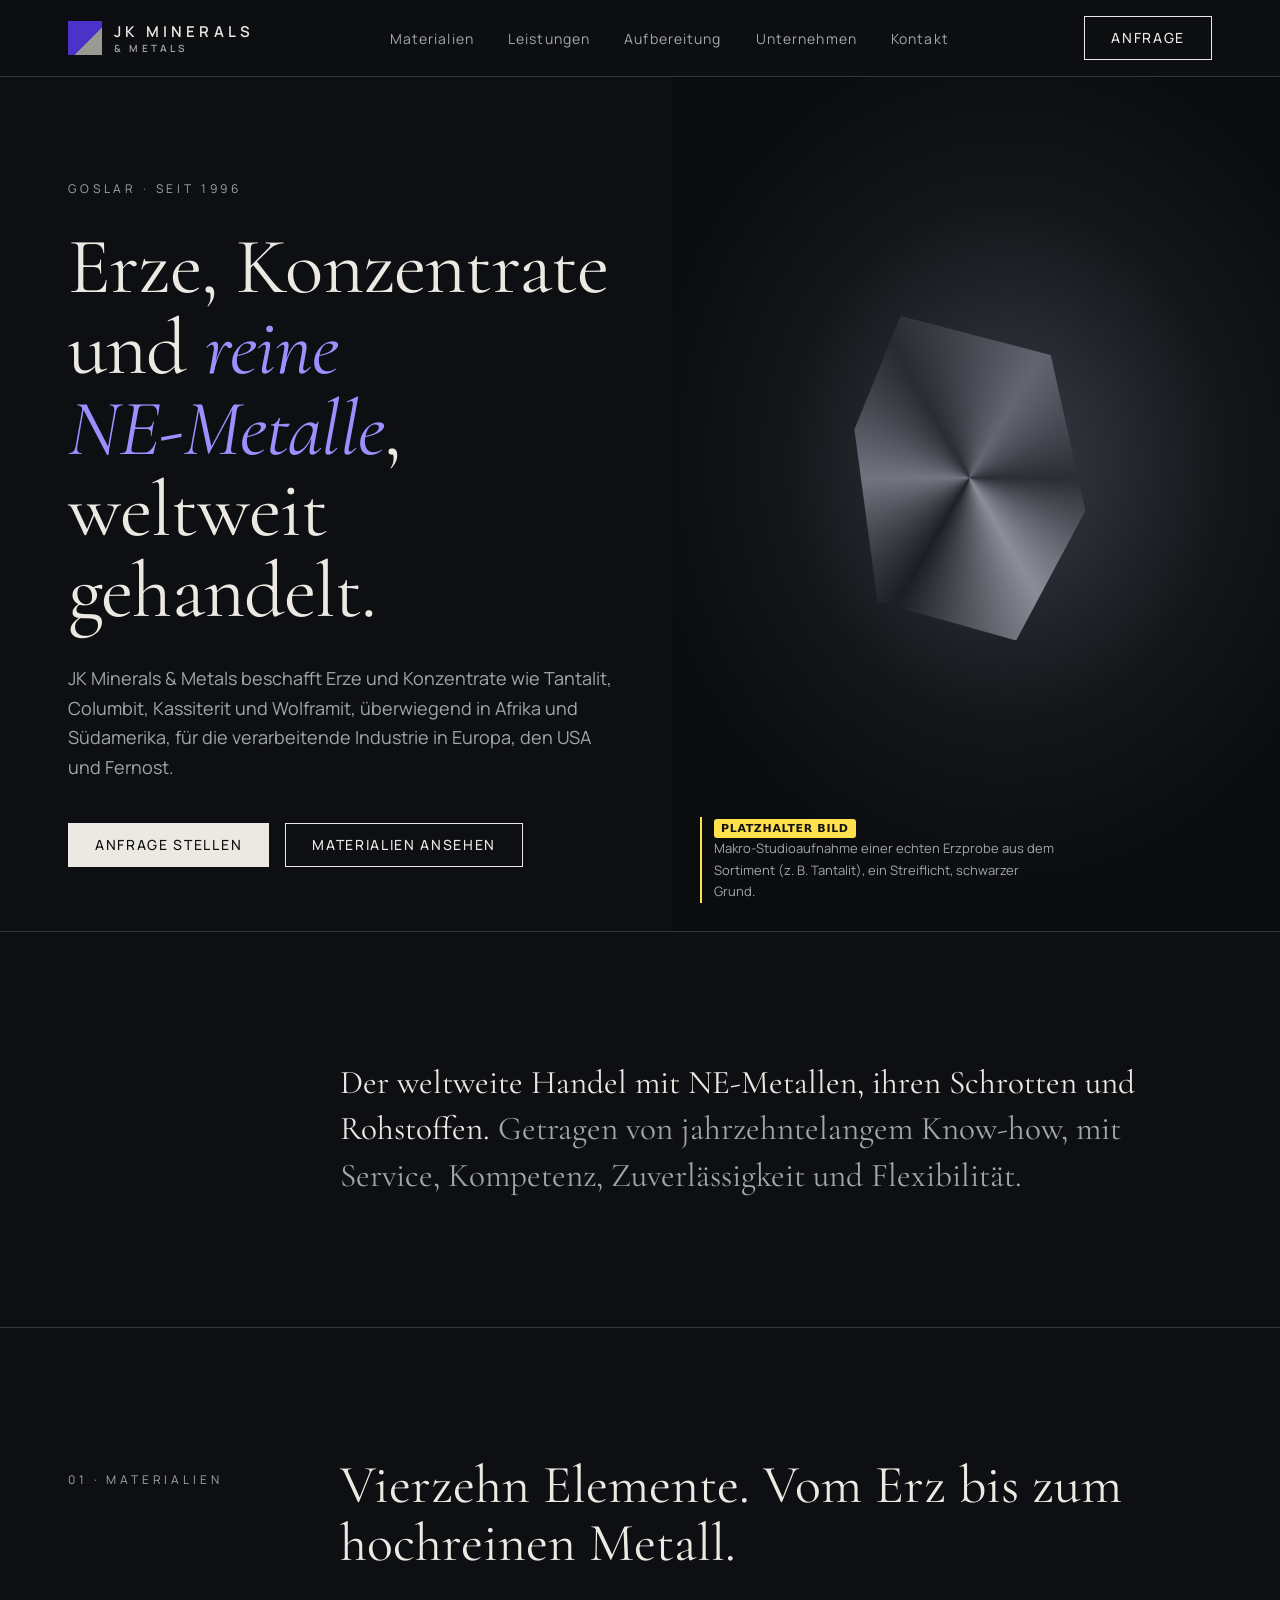
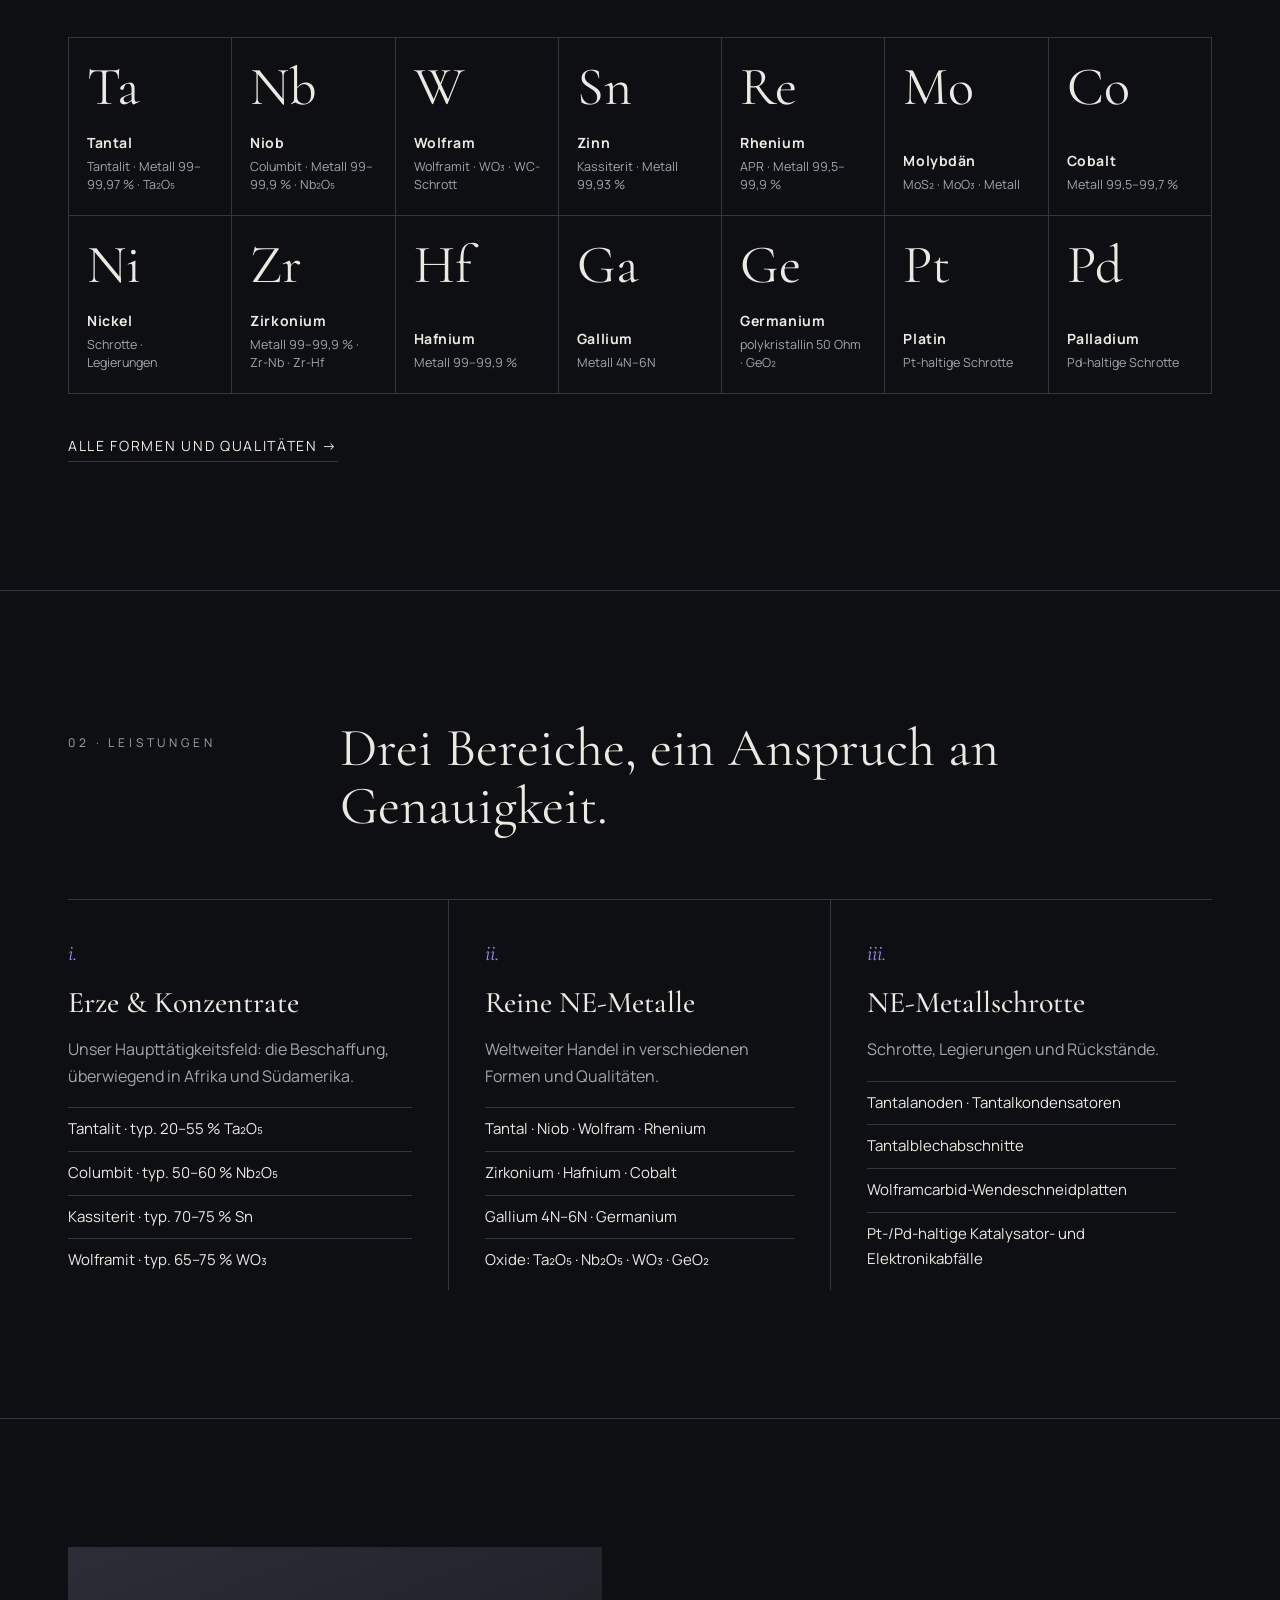
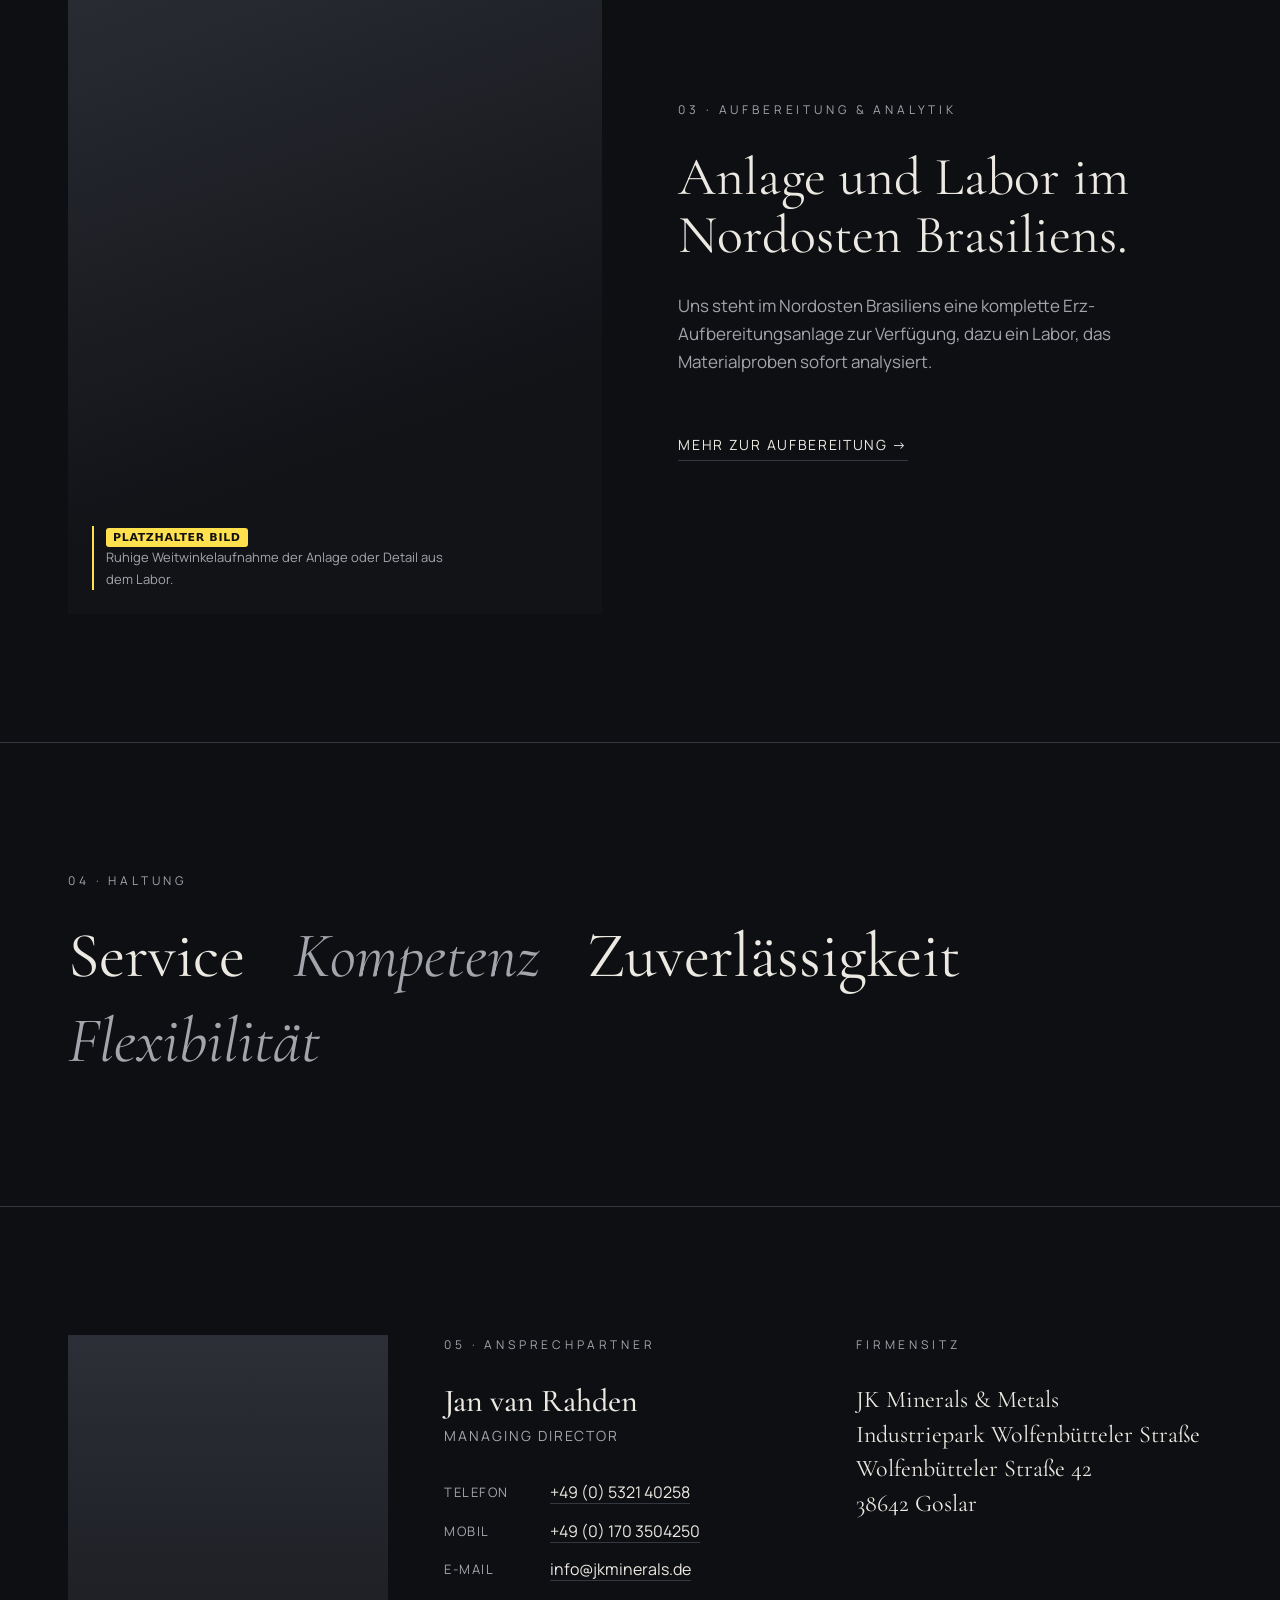
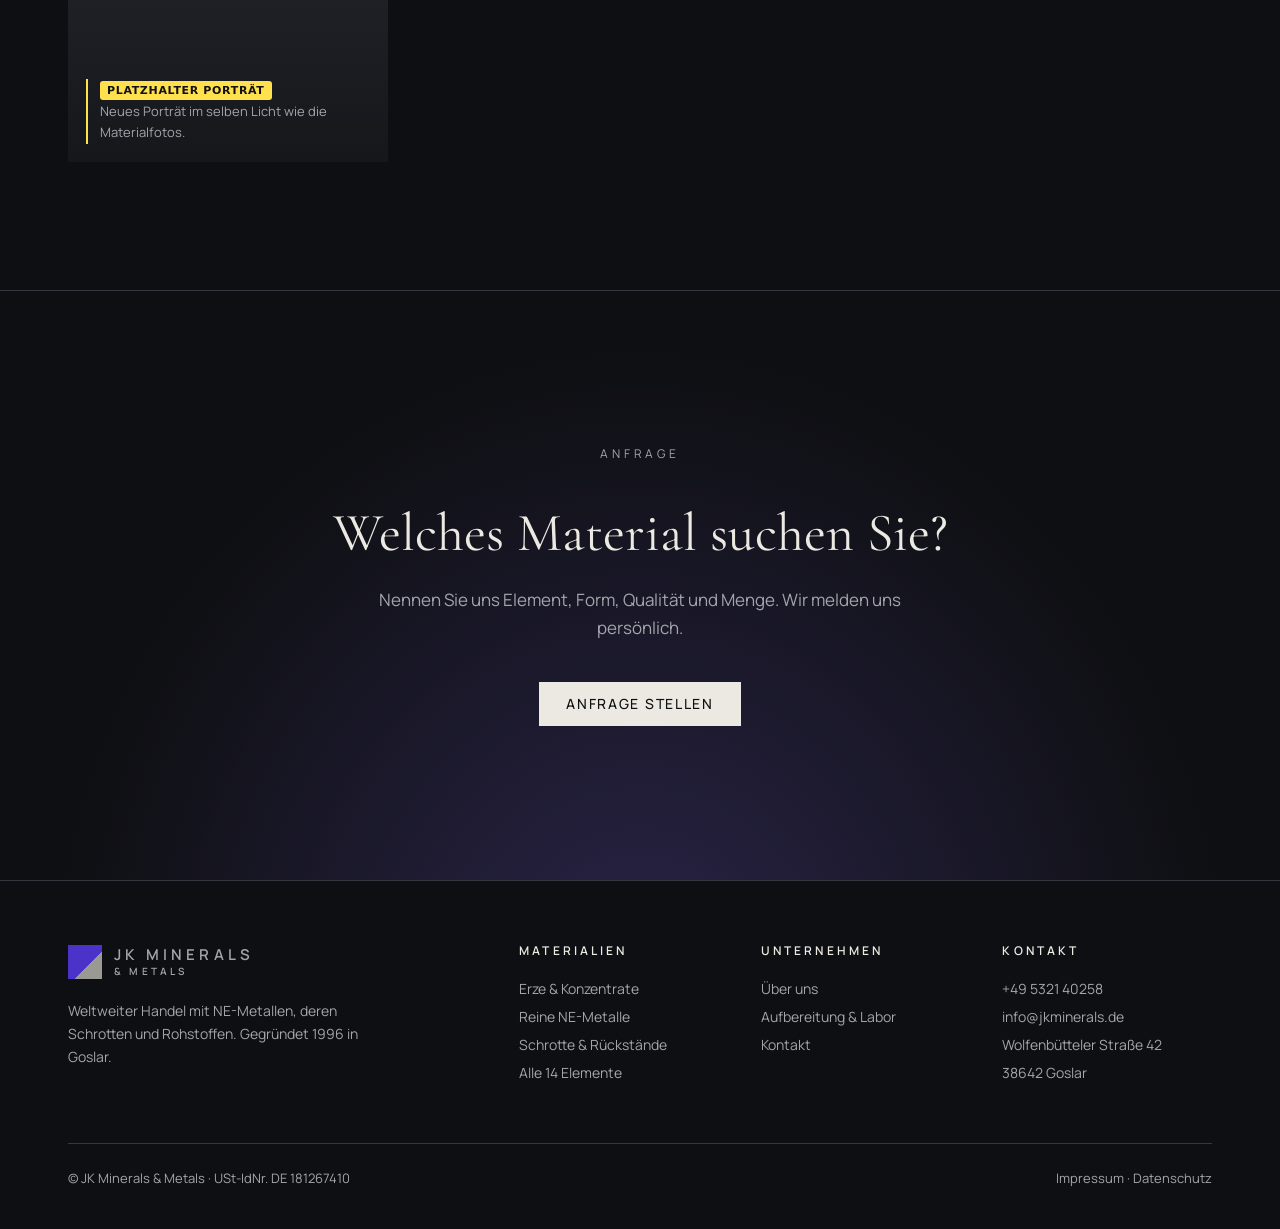
==== index.html @ ad988bbc "Website-Neuentwurf in der Richtung „Mineralische Premium-Marke“ Statische, responsive Website für JK" ====
<!doctype html>
<html lang="de">
<head>
<meta charset="utf-8">
<meta name="viewport" content="width=device-width, initial-scale=1">
<title>JK Minerals & Metals – Erze, Konzentrate und NE-Metalle aus Goslar</title>
<meta name="description" content="JK Minerals & Metals, Goslar: weltweiter Handel mit Erzen und Konzentraten, reinen NE-Metallen und NE-Metallschrotten. Gegründet 1996.">
<meta name="theme-color" content="#0E0F12">
<link rel="icon" href="data:image/svg+xml,%3Csvg xmlns='http://www.w3.org/2000/svg' viewBox='0 0 32 32'%3E%3Cpath fill='%234B32C8' d='M0 0h32v32H0z'/%3E%3Cpath fill='%239A9A92' d='M19 0h13v32H8z'/%3E%3C/svg%3E">
<link rel="preconnect" href="https://fonts.googleapis.com">
<link rel="preconnect" href="https://fonts.gstatic.com" crossorigin>
<link rel="stylesheet" href="https://fonts.googleapis.com/css2?family=Cormorant+Garamond:ital,wght@0,400;0,500;1,400&family=Manrope:wght@400;500;600;700&display=swap">
<link rel="stylesheet" href="assets/css/style.css">
</head>
<body>
<a class="skip" href="#main">Zum Inhalt springen</a>
<header class="site">
  <div class="wrap hd">
    <a class="logo" href="index.html" aria-label="JK Minerals &amp; Metals – Startseite"><i class="mark" aria-hidden="true"></i><span>JK MINERALS<small>&amp; METALS</small></span></a>
    <nav class="desk" aria-label="Hauptnavigation"><ul>
      <li><a href="materialien.html">Materialien</a></li>
      <li><a href="leistungen.html">Leistungen</a></li>
      <li><a href="aufbereitung.html">Aufbereitung</a></li>
      <li><a href="unternehmen.html">Unternehmen</a></li>
      <li><a href="kontakt.html">Kontakt</a></li>
    </ul></nav>
    <div class="hd-r">
      <a class="btn" href="kontakt.html#anfrage">Anfrage</a>
      <details class="mob"><summary>Menü</summary><nav class="panel" aria-label="Hauptnavigation mobil">
        <a class="nav" href="index.html" aria-current="page">Start</a><a class="nav" href="materialien.html">Materialien</a><a class="nav" href="leistungen.html">Leistungen</a><a class="nav" href="aufbereitung.html">Aufbereitung</a><a class="nav" href="unternehmen.html">Unternehmen</a><a class="nav" href="kontakt.html">Kontakt</a>
        <a class="btn solid" href="kontakt.html#anfrage">Anfrage stellen</a>
        <a class="tel" href="tel:+49532140258">Telefon +49 5321 40258</a>
      </nav></details>
    </div>
  </div>
</header>
<main id="main">
  <div class="hero">
    <div class="hero-txt">
      <p class="eyebrow">Goslar · Seit 1996</p>
      <h1>Erze, Konzentrate und <em>reine NE&#8209;Metalle</em>, weltweit gehandelt.</h1>
      <p class="lead">JK Minerals &amp; Metals beschafft Erze und Konzentrate wie Tantalit, Columbit, Kassiterit und Wolframit, überwiegend in Afrika und Südamerika, für die verarbeitende Industrie in Europa, den USA und Fernost.</p>
      <div class="cta-row"><a class="btn solid" href="kontakt.html#anfrage">Anfrage stellen</a><a class="btn" href="materialien.html">Materialien ansehen</a></div>
    </div>
    <div class="hero-img" role="img" aria-label="Bildfläche für ein Makrofoto einer Erzprobe">
      <p class="imgnote"><span class="ph-tag">Platzhalter Bild</span><br>Makro-Studioaufnahme einer echten Erzprobe aus dem Sortiment (z. B. Tantalit), ein Streiflicht, schwarzer Grund.</p>
    </div>
  </div>

  <section class="statement" aria-label="Kurzprofil">
    <div class="wrap">
      <p>Der weltweite Handel mit NE-Metallen, ihren Schrotten und Rohstoffen. <span>Getragen von jahrzehntelangem Know-how, mit Service, Kompetenz, Zuverlässigkeit und Flexibilität.</span></p>
    </div>
  </section>

  <section aria-labelledby="h-mat">
    <div class="wrap">
      <div class="sec-h"><span class="num">01 · Materialien</span><h2 id="h-mat">Vierzehn Elemente. Vom Erz bis zum hochreinen Metall.</h2></div>
      <div class="elements">
        <a class="el" href="materialien.html#tantal"><span class="sym" aria-hidden="true">Ta</span><span class="nm">Tantal</span><span class="sp">Tantalit · Metall 99–99,97 % · Ta₂O₅</span></a>
        <a class="el" href="materialien.html#niob"><span class="sym" aria-hidden="true">Nb</span><span class="nm">Niob</span><span class="sp">Columbit · Metall 99–99,9 % · Nb₂O₅</span></a>
        <a class="el" href="materialien.html#wolfram"><span class="sym" aria-hidden="true">W</span><span class="nm">Wolfram</span><span class="sp">Wolframit · WO₃ · WC-Schrott</span></a>
        <a class="el" href="materialien.html#zinn"><span class="sym" aria-hidden="true">Sn</span><span class="nm">Zinn</span><span class="sp">Kassiterit · Metall 99,93 %</span></a>
        <a class="el" href="materialien.html#rhenium"><span class="sym" aria-hidden="true">Re</span><span class="nm">Rhenium</span><span class="sp">APR · Metall 99,5–99,9 %</span></a>
        <a class="el" href="materialien.html#molybdaen"><span class="sym" aria-hidden="true">Mo</span><span class="nm">Molybdän</span><span class="sp">MoS₂ · MoO₃ · Metall</span></a>
        <a class="el" href="materialien.html#cobalt"><span class="sym" aria-hidden="true">Co</span><span class="nm">Cobalt</span><span class="sp">Metall 99,5–99,7 %</span></a>
        <a class="el" href="materialien.html#nickel"><span class="sym" aria-hidden="true">Ni</span><span class="nm">Nickel</span><span class="sp">Schrotte · Legierungen</span></a>
        <a class="el" href="materialien.html#zirkonium"><span class="sym" aria-hidden="true">Zr</span><span class="nm">Zirkonium</span><span class="sp">Metall 99–99,9 % · Zr-Nb · Zr-Hf</span></a>
        <a class="el" href="materialien.html#hafnium"><span class="sym" aria-hidden="true">Hf</span><span class="nm">Hafnium</span><span class="sp">Metall 99–99,9 %</span></a>
        <a class="el" href="materialien.html#gallium"><span class="sym" aria-hidden="true">Ga</span><span class="nm">Gallium</span><span class="sp">Metall 4N–6N</span></a>
        <a class="el" href="materialien.html#germanium"><span class="sym" aria-hidden="true">Ge</span><span class="nm">Germanium</span><span class="sp">polykristallin 50 Ohm · GeO₂</span></a>
        <a class="el" href="materialien.html#platin"><span class="sym" aria-hidden="true">Pt</span><span class="nm">Platin</span><span class="sp">Pt-haltige Schrotte</span></a>
        <a class="el" href="materialien.html#palladium"><span class="sym" aria-hidden="true">Pd</span><span class="nm">Palladium</span><span class="sp">Pd-haltige Schrotte</span></a>
      </div>
      <a class="more" href="materialien.html">Alle Formen und Qualitäten →</a>
    </div>
  </section>

  <section aria-labelledby="h-svc">
    <div class="wrap">
      <div class="sec-h"><span class="num">02 · Leistungen</span><h2 id="h-svc">Drei Bereiche, ein Anspruch an Genauigkeit.</h2></div>
      <div class="svc">
        <article><span class="n">i.</span><h3><a href="leistungen.html#erze">Erze &amp; Konzentrate</a></h3><p>Unser Haupttätigkeitsfeld: die Beschaffung, überwiegend in Afrika und Südamerika.</p>
          <ul><li>Tantalit · typ. 20–55 % Ta₂O₅</li><li>Columbit · typ. 50–60 % Nb₂O₅</li><li>Kassiterit · typ. 70–75 % Sn</li><li>Wolframit · typ. 65–75 % WO₃</li></ul></article>
        <article><span class="n">ii.</span><h3><a href="leistungen.html#metalle">Reine NE-Metalle</a></h3><p>Weltweiter Handel in verschiedenen Formen und Qualitäten.</p>
          <ul><li>Tantal · Niob · Wolfram · Rhenium</li><li>Zirkonium · Hafnium · Cobalt</li><li>Gallium 4N–6N · Germanium</li><li>Oxide: Ta₂O₅ · Nb₂O₅ · WO₃ · GeO₂</li></ul></article>
        <article><span class="n">iii.</span><h3><a href="leistungen.html#schrotte">NE-Metallschrotte</a></h3><p>Schrotte, Legierungen und Rückstände.</p>
          <ul><li>Tantalanoden · Tantalkondensatoren</li><li>Tantalblechabschnitte</li><li>Wolframcarbid-Wendeschneidplatten</li><li>Pt-/Pd-haltige Katalysator- und Elektronikabfälle</li></ul></article>
      </div>
    </div>
  </section>

  <section aria-labelledby="h-br">
    <div class="wrap split">
      <div class="img-ph" role="img" aria-label="Bildfläche für ein Foto der Aufbereitungsanlage in Brasilien"><p class="imgnote"><span class="ph-tag">Platzhalter Bild</span><br>Ruhige Weitwinkelaufnahme der Anlage oder Detail aus dem Labor.</p></div>
      <div>
        <p class="eyebrow">03 · Aufbereitung &amp; Analytik</p>
        <h2 id="h-br">Anlage und Labor im Nordosten Brasiliens.</h2>
        <p>Uns steht im Nordosten Brasiliens eine komplette Erz-Aufbereitungsanlage zur Verfügung, dazu ein Labor, das Materialproben sofort analysiert.</p>
        <a class="more" href="aufbereitung.html">Mehr zur Aufbereitung →</a>
      </div>
    </div>
  </section>

  <section aria-labelledby="h-val">
    <div class="wrap">
      <p class="eyebrow" id="h-val">04 · Haltung</p>
      <ul class="values"><li>Service</li><li>Kompetenz</li><li>Zuverlässigkeit</li><li>Flexibilität</li></ul>
    </div>
  </section>

  <section aria-labelledby="h-ct">
    <div class="wrap contact">
      <div class="portrait" role="img" aria-label="Bildfläche für ein Porträt von Jan van Rahden"><p class="imgnote"><span class="ph-tag">Platzhalter Porträt</span><br>Neues Porträt im selben Licht wie die Materialfotos.</p></div>
      <div>
        <p class="eyebrow">05 · Ansprechpartner</p>
        <h3 id="h-ct">Jan van Rahden</h3>
        <p class="role">Managing Director</p>
        <dl class="kv">
          <dt>Telefon</dt><dd><a href="tel:+49532140258">+49 (0) 5321 40258</a></dd>
          <dt>Mobil</dt><dd><a href="tel:+491703504250">+49 (0) 170 3504250</a></dd>
          <dt>E-Mail</dt><dd><a href="mailto:info@jkminerals.de">info@jkminerals.de</a></dd>
        </dl>
      </div>
      <div>
        <p class="eyebrow">Firmensitz</p>
        <address>JK Minerals &amp; Metals<br>Industriepark Wolfenbütteler Straße<br>Wolfenbütteler Straße 42<br>38642 Goslar</address>
      </div>
    </div>
  </section>

  <div class="cta">
    <div class="wrap">
      <p class="eyebrow">Anfrage</p>
      <h2>Welches Material suchen Sie?</h2>
      <p>Nennen Sie uns Element, Form, Qualität und Menge. Wir melden uns persönlich.</p>
      <a class="btn solid" href="kontakt.html#anfrage">Anfrage stellen</a>
    </div>
  </div>
</main>
<footer class="site">
  <div class="wrap">
    <div class="ft">
      <div><a class="logo" href="index.html" aria-label="JK Minerals &amp; Metals – Startseite"><i class="mark" aria-hidden="true"></i><span>JK MINERALS<small>&amp; METALS</small></span></a><p style="max-width:300px;margin-top:20px">Weltweiter Handel mit NE-Metallen, deren Schrotten und Rohstoffen. Gegründet 1996 in Goslar.</p></div>
      <div><h2>Materialien</h2><ul><li><a href="leistungen.html#erze">Erze &amp; Konzentrate</a></li><li><a href="leistungen.html#metalle">Reine NE-Metalle</a></li><li><a href="leistungen.html#schrotte">Schrotte &amp; Rückstände</a></li><li><a href="materialien.html">Alle 14 Elemente</a></li></ul></div>
      <div><h2>Unternehmen</h2><ul><li><a href="unternehmen.html">Über uns</a></li><li><a href="aufbereitung.html">Aufbereitung &amp; Labor</a></li><li><a href="kontakt.html">Kontakt</a></li></ul></div>
      <div><h2>Kontakt</h2><ul><li><a href="tel:+49532140258">+49 5321 40258</a></li><li><a href="mailto:info@jkminerals.de">info@jkminerals.de</a></li><li>Wolfenbütteler Straße 42<br>38642 Goslar</li></ul></div>
    </div>
    <div class="legal"><span>© JK Minerals &amp; Metals · USt-IdNr. DE 181267410</span><span><a href="impressum.html">Impressum</a> · <a href="datenschutz.html">Datenschutz</a></span></div>
  </div>
</footer>
<script src="assets/js/main.js" defer></script>
</body>
</html>
---- assets/css/style.css ----
/* JK Minerals & Metals – Designrichtung „Mineralische Premium-Marke“ */
:root{
  --ink:#0E0F12; --graphit:#17191E; --schiefer:#262931; --linie:#34373F;
  --platin:#ECE9E2; --silber:#A3A5AC; --violett:#9C90FF; --violett-tief:#4B32C8;
  --serif:"Cormorant Garamond",Georgia,serif; --sans:Manrope,system-ui,-apple-system,"Segoe UI",sans-serif;
  --header:76px;
}
*{box-sizing:border-box}
html{scroll-behavior:smooth;-webkit-text-size-adjust:100%}
@media (prefers-reduced-motion:reduce){html{scroll-behavior:auto}*{transition:none!important}}
body{margin:0;background:var(--ink);color:var(--platin);font:400 17px/1.65 var(--sans)}
a{color:inherit}
img{max-width:100%;height:auto}
:focus-visible{outline:2px solid var(--violett);outline-offset:3px}
.skip{position:absolute;left:-999px;top:0}
.skip:focus{left:16px;top:16px;background:#fff;color:#000;padding:8px 12px;z-index:99}
.sr-only{position:absolute;width:1px;height:1px;overflow:hidden;clip:rect(0 0 0 0);white-space:nowrap}
.wrap{max-width:1240px;margin:0 auto;padding:0 clamp(16px,4vw,48px)}

/* Markierung fehlender Inhalte – vor dem Livegang entfernen (Klasse .ph-tag suchen) */
.ph-tag{display:inline-block;background:#FFE14D;color:#111;font:700 11px/1.2 system-ui,sans-serif;letter-spacing:.06em;text-transform:uppercase;padding:3px 7px;border-radius:3px;vertical-align:middle}
.ph-tag.q{background:#FF8FB8}
.imgnote{position:relative;font-size:13px;color:var(--silber);max-width:360px;border-left:2px solid #FFE14D;padding-left:12px;margin:0}

/* Header */
header.site{position:sticky;top:0;z-index:20;background:rgba(14,15,18,.94);backdrop-filter:blur(8px);-webkit-backdrop-filter:blur(8px);border-bottom:1px solid var(--linie)}
.hd{display:flex;align-items:center;justify-content:space-between;height:var(--header);gap:24px}
.logo{display:flex;align-items:center;gap:12px;text-decoration:none}
.logo .mark{width:34px;height:34px;flex:0 0 34px;background:linear-gradient(135deg,var(--violett-tief) 0 60%,#9A9A92 60%)}
.logo span{font:600 15px/1 var(--sans);letter-spacing:.28em;white-space:nowrap}
.logo small{display:block;font-size:10px;letter-spacing:.32em;color:var(--silber);margin-top:4px}
nav.desk ul{display:flex;gap:34px;list-style:none;margin:0;padding:0}
nav.desk a{text-decoration:none;font-size:14px;letter-spacing:.08em;color:var(--silber);padding:6px 0;border-bottom:1px solid transparent}
nav.desk a:hover,nav.desk a[aria-current="page"]{color:var(--platin)}
nav.desk a[aria-current="page"]{border-color:var(--violett)}
.hd-r{display:flex;align-items:center;gap:22px}
.btn{display:inline-flex;align-items:center;justify-content:center;gap:10px;padding:14px 26px;border:1px solid var(--platin);color:var(--platin);background:transparent;text-decoration:none;font:500 14px/1 var(--sans);letter-spacing:.12em;text-transform:uppercase;transition:.2s;cursor:pointer;white-space:nowrap}
.btn:hover{background:var(--platin);color:var(--ink)}
.btn.solid{background:var(--platin);color:var(--ink)}
.btn.solid:hover{background:transparent;color:var(--platin)}
details.mob{display:none}
details.mob summary{list-style:none;cursor:pointer;font-size:13px;letter-spacing:.2em;text-transform:uppercase;padding:12px 4px;min-height:44px;display:flex;align-items:center}
details.mob summary::-webkit-details-marker{display:none}
details.mob[open] summary::after{content:" ✕";margin-left:6px}
details.mob .panel{position:fixed;inset:var(--header) 0 0 0;background:var(--ink);padding:24px 20px 40px;overflow-y:auto}
details.mob .panel a.nav{display:block;font:500 34px/1.5 var(--serif);text-decoration:none;border-bottom:1px solid var(--linie);padding:8px 0}
details.mob .panel a.nav[aria-current="page"]{color:var(--violett)}
details.mob .panel .btn{width:100%;margin-top:28px}
details.mob .panel .tel{display:block;margin-top:20px;color:var(--silber);font-size:15px}

/* Typo */
.eyebrow{font-size:12px;letter-spacing:.32em;text-transform:uppercase;color:var(--silber);margin:0 0 28px}
h1{font:400 clamp(44px,6.2vw,92px)/1.02 var(--serif);margin:0 0 32px;letter-spacing:-.01em}
h1 em,h2 em{font-style:italic;color:var(--violett)}
h2{font:400 clamp(34px,4.2vw,58px)/1.08 var(--serif);margin:0;max-width:820px}
h3{font-weight:500}
.lead{max-width:560px;color:var(--silber);font-size:18px;margin:0 0 40px}
.cta-row{display:flex;gap:16px;flex-wrap:wrap}

/* Startseite: Hero */
.hero{display:grid;grid-template-columns:1.05fr .95fr;min-height:calc(100vh - var(--header));border-bottom:1px solid var(--linie)}
.hero-txt{padding:clamp(48px,8vw,120px) clamp(16px,4vw,64px) 64px max(clamp(16px,4vw,48px),calc((100vw - 1240px)/2 + 48px));display:flex;flex-direction:column;justify-content:center}
.hero-img{position:relative;background:radial-gradient(ellipse 60% 50% at 55% 45%,#3a3d48 0,#15161a 60%,#0b0c0e 100%);display:flex;align-items:flex-end;padding:28px;min-height:420px;overflow:hidden}
.hero-img::before{content:"";position:absolute;left:30%;top:28%;width:38%;height:38%;background:conic-gradient(from 30deg,#6c6f7a,#2a2c33,#9c9fab,#1c1d22,#80838f,#2a2c33,#6c6f7a);clip-path:polygon(20% 0,85% 12%,100% 60%,70% 100%,10% 88%,0 35%);opacity:.85}

/* Unterseiten: Kopf */
.page-hero{padding:clamp(64px,9vw,128px) 0 clamp(48px,6vw,80px);border-bottom:1px solid var(--linie);background:radial-gradient(ellipse 50% 80% at 85% 0,#22232b 0,var(--ink) 70%)}
.page-hero h1{font-size:clamp(42px,5.4vw,80px);max-width:900px}
.page-hero .lead{margin-bottom:0;max-width:680px}
.crumb{font-size:13px;color:var(--silber);margin:0 0 24px;letter-spacing:.06em}
.crumb a{text-decoration:none}
.crumb a:hover{color:var(--platin)}

/* Abschnitte */
section{padding:clamp(72px,10vw,140px) 0;border-bottom:1px solid var(--linie)}
section.tight{padding:clamp(56px,7vw,96px) 0}
.sec-h{display:grid;grid-template-columns:240px 1fr;gap:32px;margin-bottom:64px}
.sec-h .num{font-size:12px;letter-spacing:.32em;color:var(--silber);text-transform:uppercase;padding-top:14px}
.sec-h p{grid-column:2;color:var(--silber);max-width:640px;margin:0}
.statement p{font:400 clamp(24px,2.6vw,36px)/1.4 var(--serif);max-width:980px;margin:0 0 0 272px}
.statement p span{color:var(--silber)}
.more{display:inline-block;margin-top:40px;font-size:14px;letter-spacing:.12em;text-transform:uppercase;text-decoration:none;border-bottom:1px solid var(--linie);padding-bottom:4px}
.more:hover{border-color:var(--platin)}

/* Material-Index */
.elements{display:grid;grid-template-columns:repeat(7,1fr);border-top:1px solid var(--linie);border-left:1px solid var(--linie)}
.el{border-right:1px solid var(--linie);border-bottom:1px solid var(--linie);padding:22px 18px 20px;min-height:178px;display:flex;flex-direction:column;text-decoration:none;transition:background .25s}
.el:hover{background:var(--graphit)}
.el .sym{font:400 54px/1 var(--serif);margin-bottom:auto}
.el .nm{font-size:14px;font-weight:700;letter-spacing:.04em;margin-top:16px}
.el .sp{font-size:12.5px;color:var(--silber);line-height:1.45;margin-top:4px}
.el-note{margin-top:20px;font-size:14px;color:var(--silber)}
.elements.compact .el{min-height:110px;padding:16px}
.elements.compact .el .sym{font-size:40px}

/* Leistungen */
.svc{display:grid;grid-template-columns:repeat(3,1fr);border-top:1px solid var(--linie)}
.svc article{padding:40px 36px 8px 0;border-right:1px solid var(--linie)}
.svc article+article{padding-left:36px}
.svc article:last-child{border-right:0}
.svc .n{font:italic 400 22px/1 var(--serif);color:var(--violett)}
.svc h3{font:500 30px/1.15 var(--serif);margin:18px 0 16px}
.svc h3 a{text-decoration:none}
.svc h3 a:hover{color:var(--violett)}
.svc p{color:var(--silber);margin:0 0 18px;font-size:16px}
.svc ul,.list{list-style:none;padding:0;margin:0;font-size:15px}
.svc li,.list li{padding:9px 0;border-top:1px solid var(--linie)}

/* Split */
.split{display:grid;grid-template-columns:1fr 1fr;gap:clamp(32px,6vw,96px);align-items:center}
.split.top{align-items:start}
.img-ph{aspect-ratio:4/5;background:linear-gradient(160deg,#2b2e36,#121317 70%);position:relative;display:flex;align-items:flex-end;padding:24px}
.img-ph.land{aspect-ratio:16/10}
.split h2{margin-bottom:28px}
.split p,.prose p,.prose li{color:var(--silber)}
.prose{max-width:720px}
.prose h2{margin:56px 0 20px;font-size:clamp(30px,3.4vw,44px)}
.prose h2:first-child{margin-top:0}
.prose h3{font:500 26px/1.2 var(--serif);color:var(--platin);margin:36px 0 10px}
.prose strong{color:var(--platin);font-weight:600}
.prose a{color:var(--violett)}

/* Werte */
.values{display:flex;flex-wrap:wrap;gap:12px 48px;font:400 clamp(36px,5vw,72px)/1.15 var(--serif);margin:0;padding:0;list-style:none}
.values li:nth-child(even){font-style:italic;color:var(--silber)}

/* Fakten */
.facts{display:grid;grid-template-columns:repeat(4,1fr);border-top:1px solid var(--linie)}
.facts div{padding:28px 24px 28px 0;border-right:1px solid var(--linie)}
.facts div+div{padding-left:24px}
.facts div:last-child{border-right:0}
.facts b{display:block;font:400 40px/1.1 var(--serif);margin-bottom:8px}
.facts span{color:var(--silber);font-size:15px}

/* Kontakt-Block */
.contact{display:grid;grid-template-columns:320px 1fr 1fr;gap:56px;align-items:start}
.portrait{aspect-ratio:3/4;background:linear-gradient(180deg,#2c2f37,#16171b);display:flex;align-items:flex-end;padding:18px}
.contact h3,.person h3{font:500 32px/1.1 var(--serif);margin:0 0 6px}
.role{color:var(--silber);font-size:14px;letter-spacing:.14em;text-transform:uppercase;margin:0 0 32px}
dl.kv{margin:0;display:grid;grid-template-columns:90px 1fr;gap:12px 16px;font-size:16px}
dl.kv dt{color:var(--silber);font-size:13px;letter-spacing:.12em;text-transform:uppercase;padding-top:3px}
dl.kv dd{margin:0}
dl.kv a,address a{text-decoration:none;border-bottom:1px solid var(--linie)}
dl.kv a:hover,address a:hover{border-color:var(--platin)}
address{font-style:normal;font:400 24px/1.45 var(--serif)}

/* Materialien-Detail */
.jump{display:flex;flex-wrap:wrap;gap:8px;margin:0;padding:0;list-style:none}
.jump a{display:inline-flex;align-items:baseline;gap:8px;border:1px solid var(--linie);padding:8px 14px;text-decoration:none;font-size:14px}
.jump a b{font:400 22px/1 var(--serif)}
.jump a:hover{background:var(--graphit);border-color:var(--silber)}
.mat{display:grid;grid-template-columns:200px 1fr 220px;gap:40px;padding:48px 0;border-top:1px solid var(--linie);scroll-margin-top:calc(var(--header) + 16px)}
.mat .sym{font:400 96px/.9 var(--serif)}
.mat .sym small{display:block;font:500 12px/1 var(--sans);letter-spacing:.24em;text-transform:uppercase;color:var(--silber);margin-top:16px}
.mat h2{font-size:clamp(32px,3.4vw,44px);margin-bottom:20px}
.spec{width:100%;border-collapse:collapse;font-size:16px}
.spec th,.spec td{text-align:left;padding:12px 0;border-top:1px solid var(--linie);vertical-align:top}
.spec th{font:500 12px/1.4 var(--sans);letter-spacing:.16em;text-transform:uppercase;color:var(--silber);width:42%;padding-right:20px}
.mat .side{display:flex;flex-direction:column;gap:12px;align-items:flex-start}
.tags{display:flex;flex-wrap:wrap;gap:6px}
.tags span{font-size:12px;letter-spacing:.06em;border:1px solid var(--linie);padding:4px 10px;color:var(--silber)}

/* Formular */
.form{display:grid;gap:22px}
.form .row2{display:grid;grid-template-columns:1fr 1fr;gap:22px}
.fld{display:flex;flex-direction:column;gap:8px}
.fld label,.form legend{font-size:13px;letter-spacing:.14em;text-transform:uppercase;color:var(--silber)}
.fld input,.fld select,.fld textarea{font:inherit;color:var(--platin);background:var(--graphit);border:1px solid var(--linie);border-radius:0;padding:14px 16px;min-height:50px}
.fld select{appearance:none;background-image:linear-gradient(45deg,transparent 50%,var(--silber) 50%),linear-gradient(135deg,var(--silber) 50%,transparent 50%);background-position:calc(100% - 22px) 22px,calc(100% - 16px) 22px;background-size:6px 6px;background-repeat:no-repeat;padding-right:44px}
.fld textarea{min-height:160px;resize:vertical}
.fld input:focus,.fld select:focus,.fld textarea:focus{outline:none;border-color:var(--violett);box-shadow:0 0 0 1px var(--violett)}
.fld .hint{font-size:13px;color:var(--silber)}
.form fieldset{border:0;padding:0;margin:0}
.seg{display:flex;flex-wrap:wrap;gap:0;margin-top:10px}
.seg label{flex:1;min-width:180px}
.seg input{position:absolute;opacity:0}
.seg span{display:block;text-align:center;padding:14px;border:1px solid var(--linie);cursor:pointer;font-size:14px;letter-spacing:.08em;text-transform:uppercase}
.seg label+label span{border-left:0}
.seg input:checked+span{background:var(--platin);color:var(--ink);border-color:var(--platin)}
.seg input:focus-visible+span{outline:2px solid var(--violett);outline-offset:2px}
.check{display:flex;gap:12px;align-items:flex-start;font-size:15px;color:var(--silber)}
.check input{width:20px;height:20px;margin-top:3px;accent-color:var(--violett)}
.check a{color:var(--violett)}
.form-status{font-size:15px;color:var(--silber);min-height:1.5em}
.req{color:var(--violett)}

/* CTA */
.cta{text-align:center;padding:clamp(80px,12vw,160px) 0;background:radial-gradient(ellipse at 50% 120%,#2a2448 0,var(--ink) 65%);border-bottom:1px solid var(--linie)}
.cta h2{margin:0 auto 24px}
.cta p{color:var(--silber);max-width:560px;margin:0 auto 40px}

/* Zeitleiste */
.timeline{list-style:none;margin:0;padding:0;border-left:1px solid var(--linie)}
.timeline li{padding:0 0 40px 32px;position:relative}
.timeline li::before{content:"";position:absolute;left:-6px;top:10px;width:11px;height:11px;background:var(--violett);transform:rotate(45deg)}
.timeline li.open::before{background:transparent;border:1px dashed var(--silber)}
.timeline b{display:block;font:400 34px/1.1 var(--serif);margin-bottom:6px}
.timeline p{margin:0;color:var(--silber)}

/* Footer */
footer.site{padding:64px 0 40px;font-size:14px;color:var(--silber)}
.ft{display:grid;grid-template-columns:2fr 1fr 1fr 1fr;gap:32px}
footer.site h2{font:600 12px/1 var(--sans);letter-spacing:.26em;text-transform:uppercase;color:var(--platin);margin:0 0 18px}
footer.site ul{list-style:none;padding:0;margin:0;line-height:2}
footer.site a{text-decoration:none}
footer.site a:hover{color:var(--platin)}
.legal{margin-top:56px;padding-top:24px;border-top:1px solid var(--linie);display:flex;justify-content:space-between;flex-wrap:wrap;gap:12px;font-size:13px}

@media (max-width:1080px){
  nav.desk ul{gap:22px}
  .elements{grid-template-columns:repeat(4,1fr)}
  .contact{grid-template-columns:260px 1fr}
  .contact > div:last-child{grid-column:1/-1}
  .mat{grid-template-columns:140px 1fr}
  .mat .side{grid-column:2}
  .facts{grid-template-columns:1fr 1fr}
  .facts div:nth-child(2){border-right:0}
  .facts div:nth-child(3){padding-left:0}
  .facts div{border-bottom:1px solid var(--linie)}
}
@media (max-width:900px){
  nav.desk,.hd-r > .btn{display:none}
  details.mob{display:block}
  /* backdrop-filter würde das fixierte Menü-Overlay auf die Headerhöhe begrenzen */
  header.site{backdrop-filter:none;-webkit-backdrop-filter:none;background:var(--ink)}
  .mat .sym small{display:none}
  .hero{grid-template-columns:1fr;min-height:0}
  .hero-txt{padding:56px 16px 48px}
  .hero-img{min-height:300px}
  .sec-h{grid-template-columns:1fr;gap:12px;margin-bottom:40px}
  .sec-h .num{padding-top:0}
  .sec-h p{grid-column:1}
  .statement p{margin:0}
  .elements{grid-template-columns:repeat(2,1fr)}
  .el{min-height:150px}
  .el .sym{font-size:44px}
  .svc{grid-template-columns:1fr}
  .svc article,.svc article+article{padding:32px 0 24px;border-right:0;border-bottom:1px solid var(--linie)}
  .split{grid-template-columns:1fr}
  .contact{grid-template-columns:1fr}
  .portrait{max-width:280px}
  .ft{grid-template-columns:1fr 1fr}
  .mat{grid-template-columns:1fr;gap:20px;padding:40px 0}
  .mat .side{grid-column:1}
  .mat .sym{font-size:72px}
  .form .row2{grid-template-columns:1fr}
  .cta-row .btn,.cta .btn{width:100%}
}
@media (max-width:520px){
  .facts{grid-template-columns:1fr}
  .facts div,.facts div+div{padding:24px 0;border-right:0}
  .spec th{width:auto;display:block;padding-bottom:0;border-top:1px solid var(--linie)}
  .spec td{display:block;border-top:0;padding-top:4px}
  .spec tr{display:block}
  .ft{grid-template-columns:1fr}
  dl.kv{grid-template-columns:1fr;gap:2px}
  dl.kv dd{margin-bottom:12px}
}
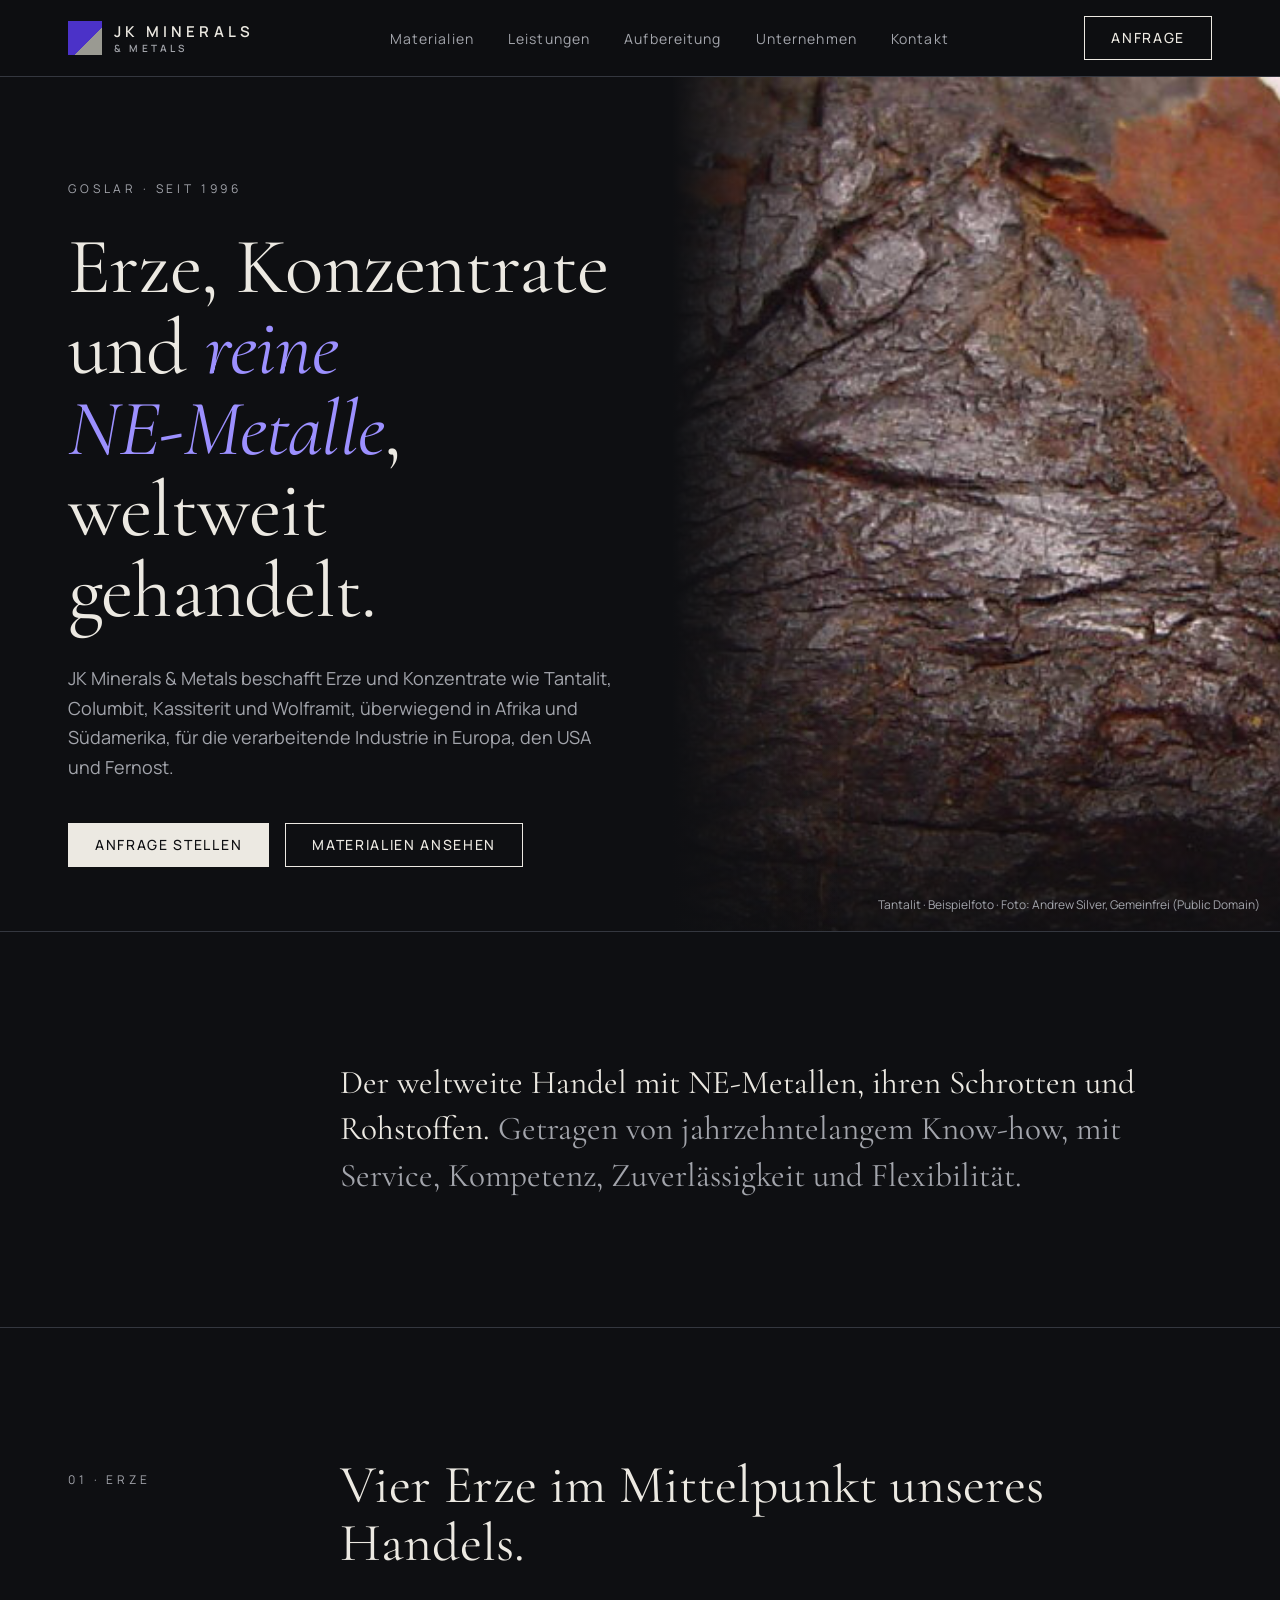
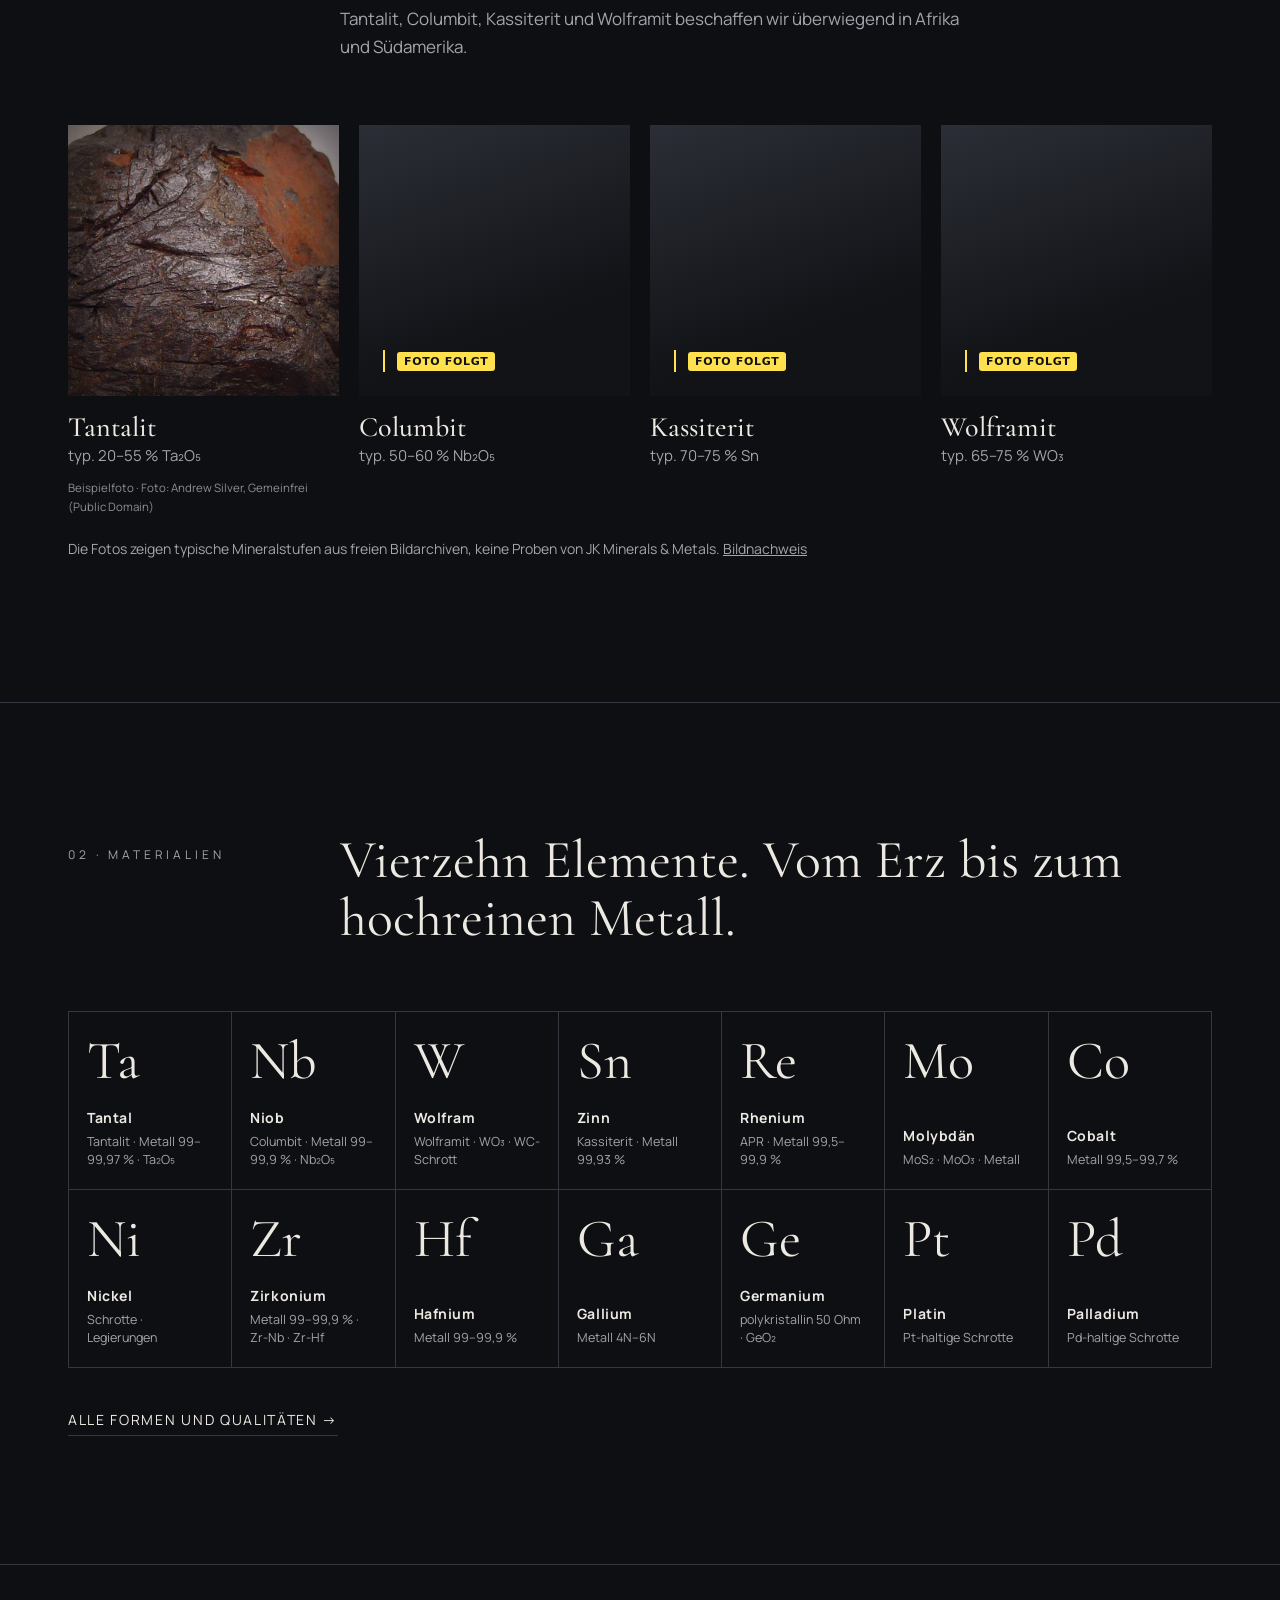
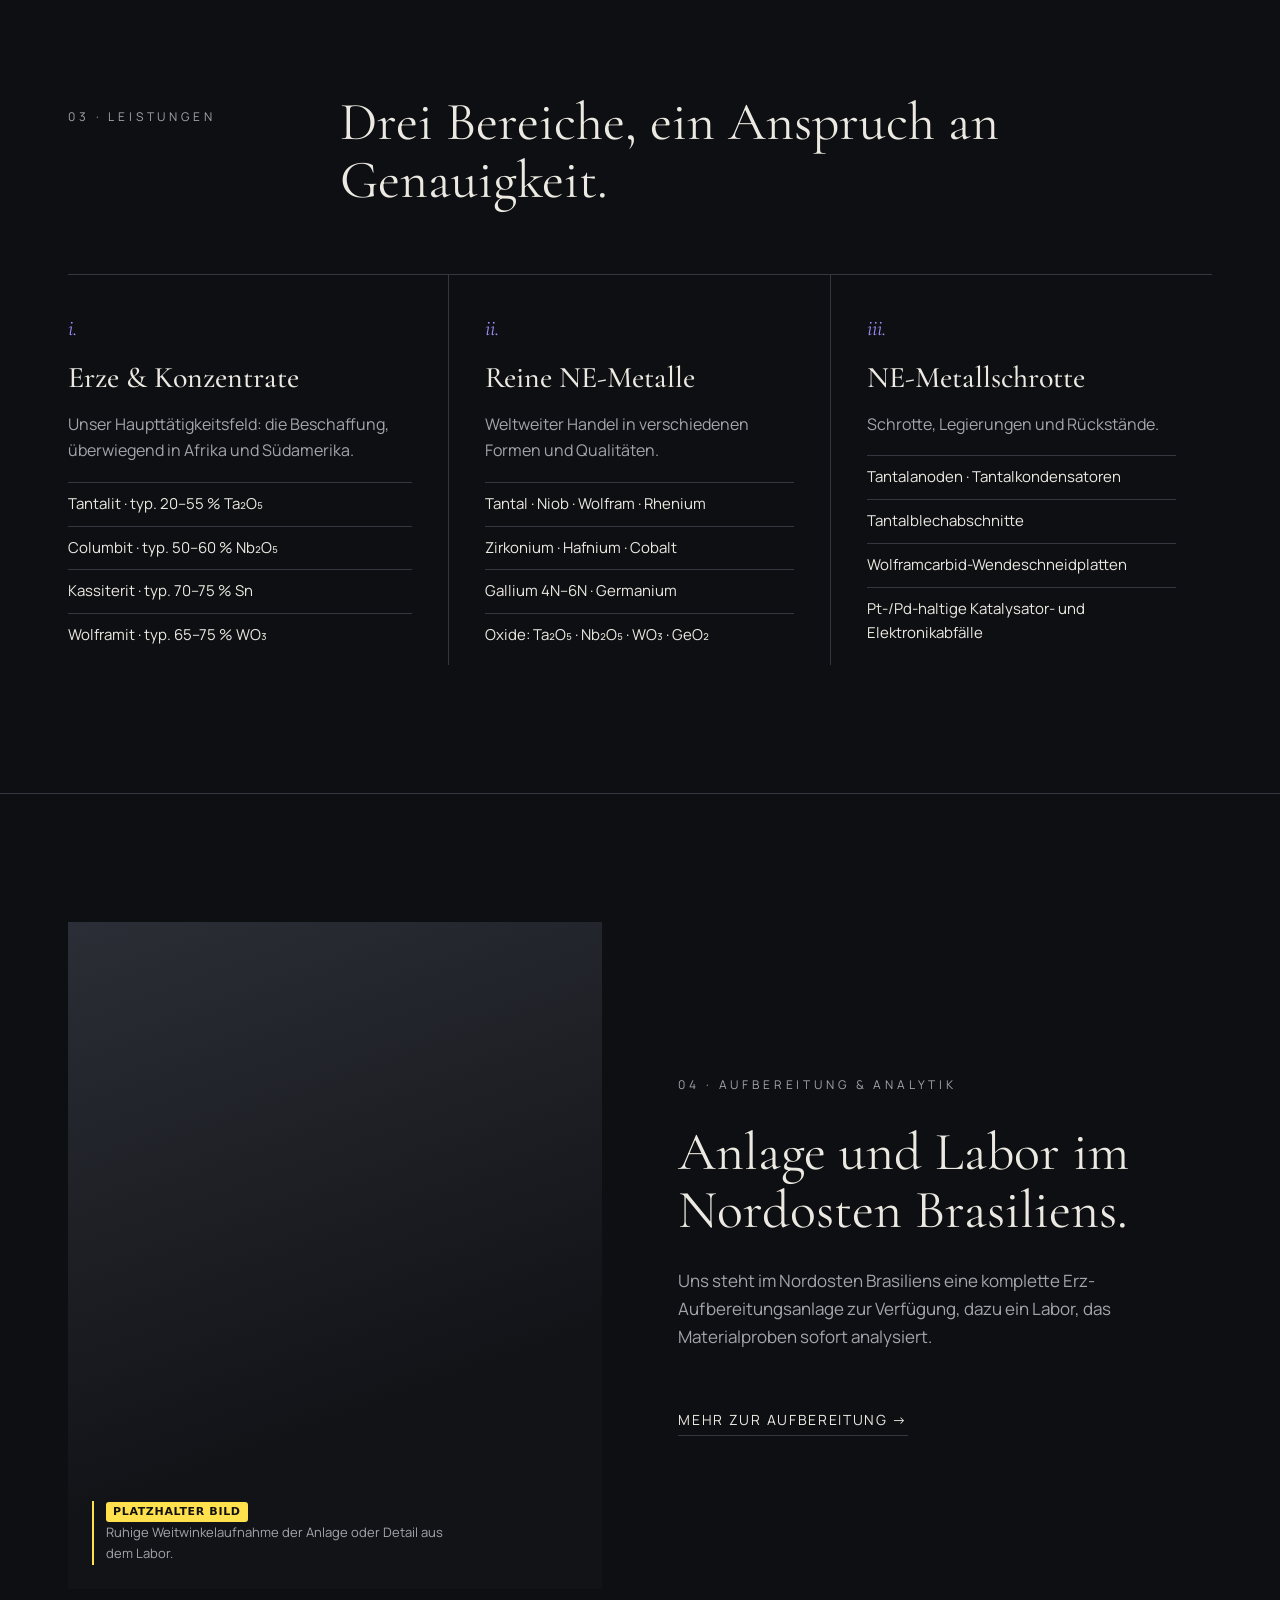
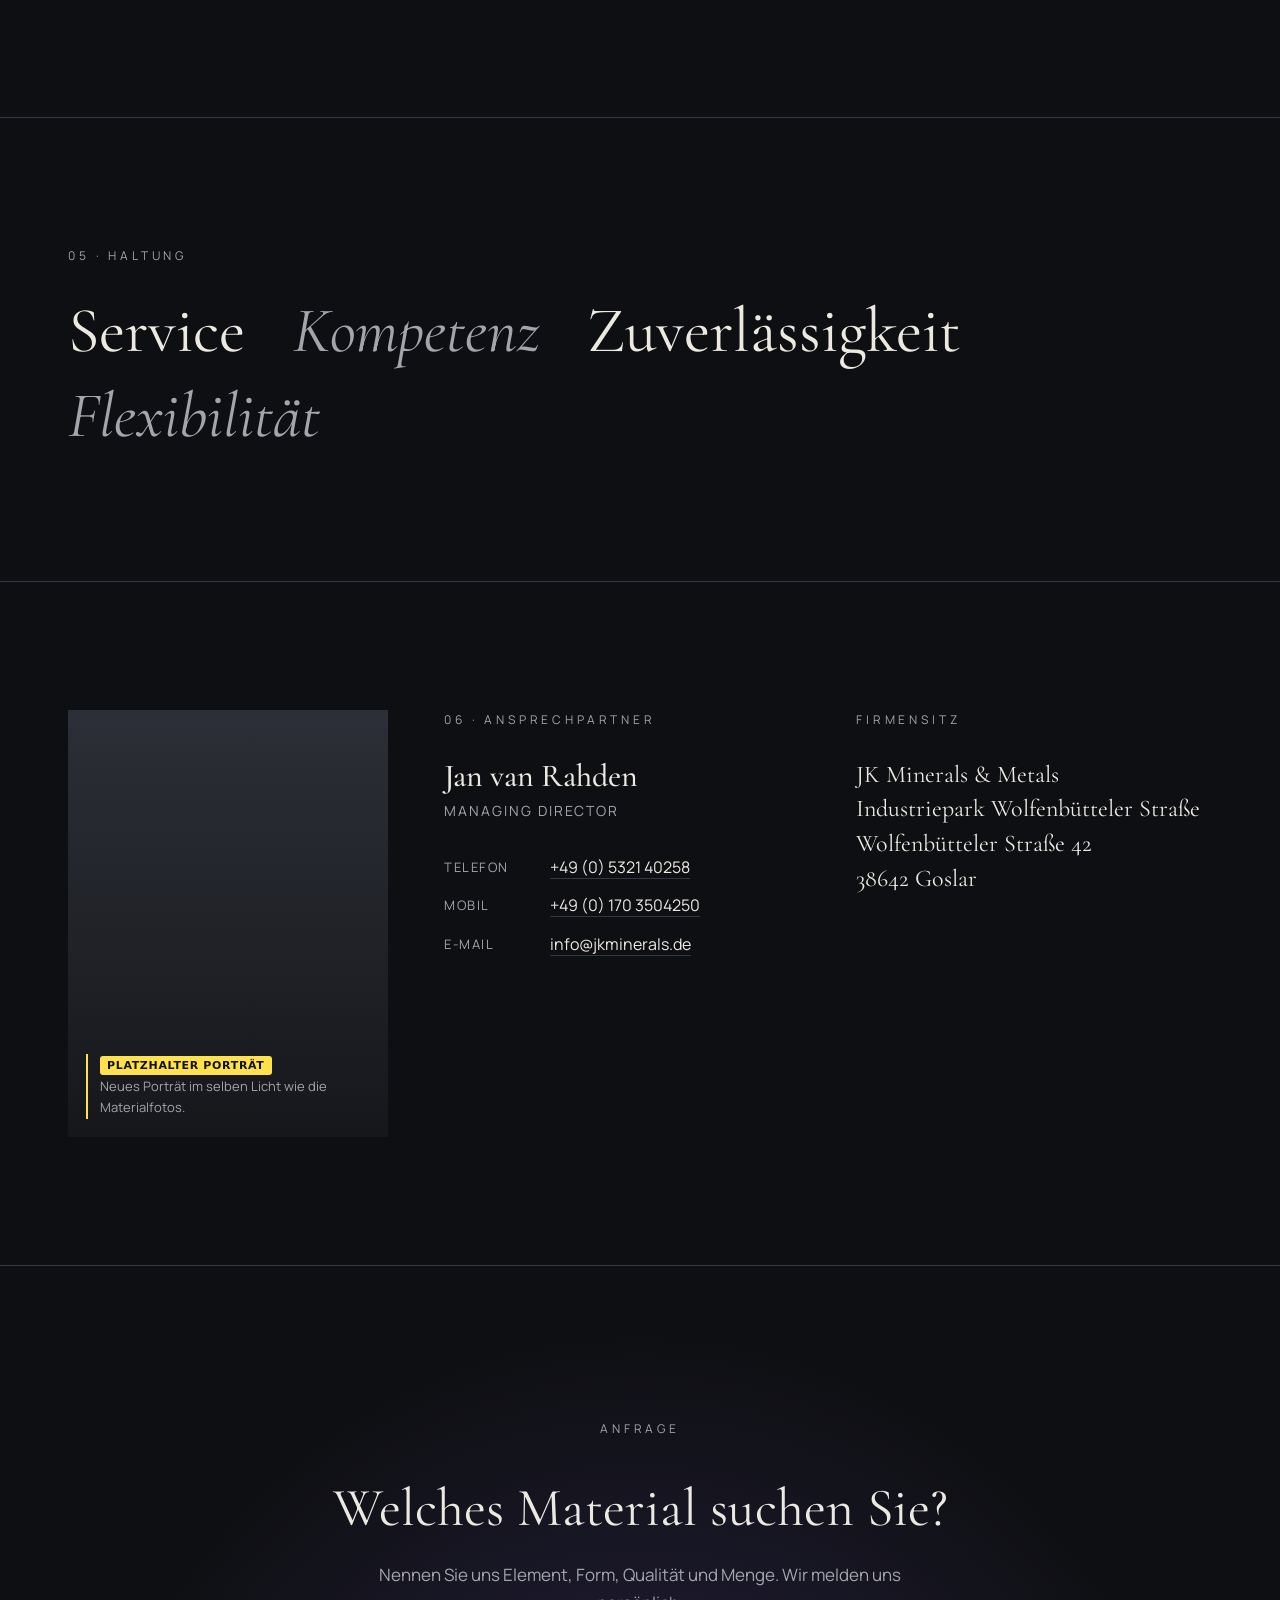
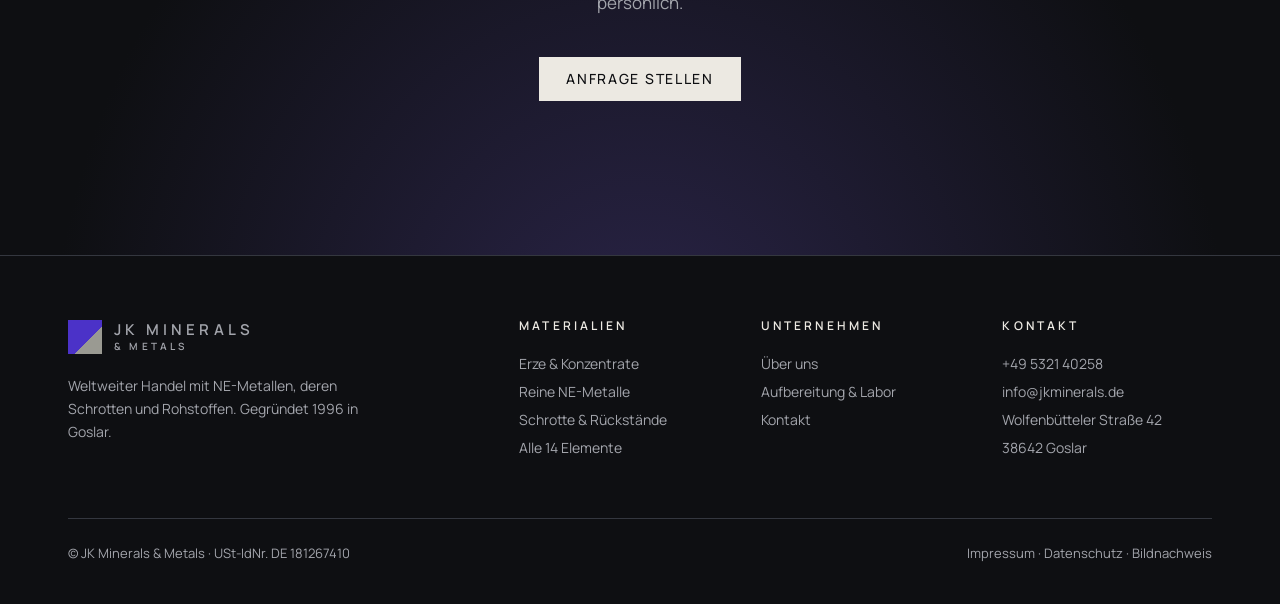
==== commit 51dd4f63: "Erzfotos einbinden: Fotostrecke, Materialbilder und Bildnachweis Neuer Abschnitt „Vier Erze“ auf der" ====
--- a/index.html
+++ b/index.html
@@ -42,9 +42,8 @@
       <p class="lead">JK Minerals &amp; Metals beschafft Erze und Konzentrate wie Tantalit, Columbit, Kassiterit und Wolframit, überwiegend in Afrika und Südamerika, für die verarbeitende Industrie in Europa, den USA und Fernost.</p>
       <div class="cta-row"><a class="btn solid" href="kontakt.html#anfrage">Anfrage stellen</a><a class="btn" href="materialien.html">Materialien ansehen</a></div>
     </div>
-    <div class="hero-img" role="img" aria-label="Bildfläche für ein Makrofoto einer Erzprobe">
-      <p class="imgnote"><span class="ph-tag">Platzhalter Bild</span><br>Makro-Studioaufnahme einer echten Erzprobe aus dem Sortiment (z. B. Tantalit), ein Streiflicht, schwarzer Grund.</p>
-    </div>
+    <figure class="hero-img has-img"><img src="assets/img/erze/tantalit.jpg" alt="Dunkelbraune bis schwarze Tantalit-Erzstufe mit rostroter Oberfläche, Nahaufnahme" width="1200" height="1200" fetchpriority="high">
+      <figcaption>Tantalit · Beispielfoto · Foto: Andrew Silver, Gemeinfrei (Public Domain)</figcaption></figure>
   </div>
 
   <section class="statement" aria-label="Kurzprofil">
@@ -53,9 +52,26 @@
     </div>
   </section>
 
+  <section aria-labelledby="h-ores">
+    <div class="wrap">
+      <div class="sec-h"><span class="num">01 · Erze</span><h2 id="h-ores">Vier Erze im Mittelpunkt unseres Handels.</h2><p>Tantalit, Columbit, Kassiterit und Wolframit beschaffen wir überwiegend in Afrika und Südamerika.</p></div>
+      <div class="ores">
+        <figure class="ore"><a href="materialien.html#tantal" class="ore-img"><img src="assets/img/erze/tantalit.jpg" alt="Dunkelbraune bis schwarze Tantalit-Erzstufe mit rostroter Oberfläche, Nahaufnahme" loading="lazy" width="600" height="600"></a>
+          <figcaption><b>Tantalit</b><span>typ. 20–55 % Ta₂O₅</span><small>Beispielfoto · Foto: Andrew Silver, Gemeinfrei (Public Domain)</small></figcaption></figure>
+        <figure class="ore"><div class="img-ph sq" role="img" aria-label="Bildfläche für ein Foto von Columbit"><p class="imgnote"><span class="ph-tag">Foto folgt</span></p></div>
+          <figcaption><b>Columbit</b><span>typ. 50–60 % Nb₂O₅</span></figcaption></figure>
+        <figure class="ore"><div class="img-ph sq" role="img" aria-label="Bildfläche für ein Foto von Kassiterit"><p class="imgnote"><span class="ph-tag">Foto folgt</span></p></div>
+          <figcaption><b>Kassiterit</b><span>typ. 70–75 % Sn</span></figcaption></figure>
+        <figure class="ore"><div class="img-ph sq" role="img" aria-label="Bildfläche für ein Foto von Wolframit"><p class="imgnote"><span class="ph-tag">Foto folgt</span></p></div>
+          <figcaption><b>Wolframit</b><span>typ. 65–75 % WO₃</span></figcaption></figure>
+      </div>
+      <p class="el-note">Die Fotos zeigen typische Mineralstufen aus freien Bildarchiven, keine Proben von JK Minerals &amp; Metals. <a href="bildnachweis.html">Bildnachweis</a></p>
+    </div>
+  </section>
+
   <section aria-labelledby="h-mat">
     <div class="wrap">
-      <div class="sec-h"><span class="num">01 · Materialien</span><h2 id="h-mat">Vierzehn Elemente. Vom Erz bis zum hochreinen Metall.</h2></div>
+      <div class="sec-h"><span class="num">02 · Materialien</span><h2 id="h-mat">Vierzehn Elemente. Vom Erz bis zum hochreinen Metall.</h2></div>
       <div class="elements">
         <a class="el" href="materialien.html#tantal"><span class="sym" aria-hidden="true">Ta</span><span class="nm">Tantal</span><span class="sp">Tantalit · Metall 99–99,97 % · Ta₂O₅</span></a>
         <a class="el" href="materialien.html#niob"><span class="sym" aria-hidden="true">Nb</span><span class="nm">Niob</span><span class="sp">Columbit · Metall 99–99,9 % · Nb₂O₅</span></a>
@@ -78,7 +94,7 @@
 
   <section aria-labelledby="h-svc">
     <div class="wrap">
-      <div class="sec-h"><span class="num">02 · Leistungen</span><h2 id="h-svc">Drei Bereiche, ein Anspruch an Genauigkeit.</h2></div>
+      <div class="sec-h"><span class="num">03 · Leistungen</span><h2 id="h-svc">Drei Bereiche, ein Anspruch an Genauigkeit.</h2></div>
       <div class="svc">
         <article><span class="n">i.</span><h3><a href="leistungen.html#erze">Erze &amp; Konzentrate</a></h3><p>Unser Haupttätigkeitsfeld: die Beschaffung, überwiegend in Afrika und Südamerika.</p>
           <ul><li>Tantalit · typ. 20–55 % Ta₂O₅</li><li>Columbit · typ. 50–60 % Nb₂O₅</li><li>Kassiterit · typ. 70–75 % Sn</li><li>Wolframit · typ. 65–75 % WO₃</li></ul></article>
@@ -94,7 +110,7 @@
     <div class="wrap split">
       <div class="img-ph" role="img" aria-label="Bildfläche für ein Foto der Aufbereitungsanlage in Brasilien"><p class="imgnote"><span class="ph-tag">Platzhalter Bild</span><br>Ruhige Weitwinkelaufnahme der Anlage oder Detail aus dem Labor.</p></div>
       <div>
-        <p class="eyebrow">03 · Aufbereitung &amp; Analytik</p>
+        <p class="eyebrow">04 · Aufbereitung &amp; Analytik</p>
         <h2 id="h-br">Anlage und Labor im Nordosten Brasiliens.</h2>
         <p>Uns steht im Nordosten Brasiliens eine komplette Erz-Aufbereitungsanlage zur Verfügung, dazu ein Labor, das Materialproben sofort analysiert.</p>
         <a class="more" href="aufbereitung.html">Mehr zur Aufbereitung →</a>
@@ -104,7 +120,7 @@
 
   <section aria-labelledby="h-val">
     <div class="wrap">
-      <p class="eyebrow" id="h-val">04 · Haltung</p>
+      <p class="eyebrow" id="h-val">05 · Haltung</p>
       <ul class="values"><li>Service</li><li>Kompetenz</li><li>Zuverlässigkeit</li><li>Flexibilität</li></ul>
     </div>
   </section>
@@ -113,7 +129,7 @@
     <div class="wrap contact">
       <div class="portrait" role="img" aria-label="Bildfläche für ein Porträt von Jan van Rahden"><p class="imgnote"><span class="ph-tag">Platzhalter Porträt</span><br>Neues Porträt im selben Licht wie die Materialfotos.</p></div>
       <div>
-        <p class="eyebrow">05 · Ansprechpartner</p>
+        <p class="eyebrow">06 · Ansprechpartner</p>
         <h3 id="h-ct">Jan van Rahden</h3>
         <p class="role">Managing Director</p>
         <dl class="kv">
@@ -146,7 +162,7 @@
       <div><h2>Unternehmen</h2><ul><li><a href="unternehmen.html">Über uns</a></li><li><a href="aufbereitung.html">Aufbereitung &amp; Labor</a></li><li><a href="kontakt.html">Kontakt</a></li></ul></div>
       <div><h2>Kontakt</h2><ul><li><a href="tel:+49532140258">+49 5321 40258</a></li><li><a href="mailto:info@jkminerals.de">info@jkminerals.de</a></li><li>Wolfenbütteler Straße 42<br>38642 Goslar</li></ul></div>
     </div>
-    <div class="legal"><span>© JK Minerals &amp; Metals · USt-IdNr. DE 181267410</span><span><a href="impressum.html">Impressum</a> · <a href="datenschutz.html">Datenschutz</a></span></div>
+    <div class="legal"><span>© JK Minerals &amp; Metals · USt-IdNr. DE 181267410</span><span><a href="impressum.html">Impressum</a> · <a href="datenschutz.html">Datenschutz</a> · <a href="bildnachweis.html">Bildnachweis</a></span></div>
   </div>
 </footer>
 <script src="assets/js/main.js" defer></script>
--- a/assets/css/style.css
+++ b/assets/css/style.css
@@ -63,6 +63,35 @@
 .hero-img{position:relative;background:radial-gradient(ellipse 60% 50% at 55% 45%,#3a3d48 0,#15161a 60%,#0b0c0e 100%);display:flex;align-items:flex-end;padding:28px;min-height:420px;overflow:hidden}
 .hero-img::before{content:"";position:absolute;left:30%;top:28%;width:38%;height:38%;background:conic-gradient(from 30deg,#6c6f7a,#2a2c33,#9c9fab,#1c1d22,#80838f,#2a2c33,#6c6f7a);clip-path:polygon(20% 0,85% 12%,100% 60%,70% 100%,10% 88%,0 35%);opacity:.85}
 
+.hero-img.has-img{margin:0;padding:0;display:block}
+.hero-img.has-img::before{display:none}
+.hero-img.has-img img{position:absolute;inset:0;width:100%;height:100%;object-fit:cover}
+.hero-img.has-img::after{content:"";position:absolute;inset:0;background:linear-gradient(90deg,var(--ink) 0,rgba(14,15,18,0) 28%),linear-gradient(0deg,rgba(14,15,18,.85) 0,rgba(14,15,18,0) 30%);pointer-events:none}
+.hero-img.has-img figcaption{position:absolute;right:20px;bottom:16px;left:20px;z-index:1;font-size:12px;color:var(--silber);text-align:right}
+.hero-img figcaption a,.ores small a,.mat-img a{color:inherit}
+
+/* Erzfotos */
+.ores{display:grid;grid-template-columns:repeat(4,1fr);gap:20px}
+.ore{margin:0}
+.ore-img{display:block;aspect-ratio:1;overflow:hidden;background:var(--graphit);position:relative}
+.ore-img img{width:100%;height:100%;object-fit:cover;display:block;transition:transform .6s ease}
+.ore-img::after{content:"";position:absolute;inset:0;box-shadow:inset 0 0 60px 10px rgba(14,15,18,.75);pointer-events:none}
+.ore-img:hover img{transform:scale(1.04)}
+.ore figcaption{padding-top:16px;display:flex;flex-direction:column;gap:2px}
+.ore figcaption b{font:500 28px/1.1 var(--serif)}
+.ore figcaption span{color:var(--silber);font-size:15px}
+.ore figcaption small{color:var(--silber);font-size:11.5px;margin-top:8px;opacity:.85}
+.img-ph.sq{aspect-ratio:1}
+.mat-img{margin:0 0 8px;max-width:220px}
+.mat-img img{display:block;width:100%;aspect-ratio:1;object-fit:cover}
+.mat-img figcaption{font-size:11.5px;color:var(--silber);margin-top:6px;line-height:1.4}
+.credits{list-style:none;margin:0;padding:0;display:grid;gap:24px}
+.credit{display:flex;gap:20px;margin:0;align-items:flex-start}
+.credit img{width:120px;height:120px;object-fit:cover;flex:0 0 120px}
+.credit figcaption{color:var(--silber);font-size:15px;line-height:1.6}
+.credit b{color:var(--platin);font:500 24px/1.2 var(--serif)}
+.credit a{color:var(--violett)}
+
 /* Unterseiten: Kopf */
 .page-hero{padding:clamp(64px,9vw,128px) 0 clamp(48px,6vw,80px);border-bottom:1px solid var(--linie);background:radial-gradient(ellipse 50% 80% at 85% 0,#22232b 0,var(--ink) 70%)}
 .page-hero h1{font-size:clamp(42px,5.4vw,80px);max-width:900px}
@@ -209,6 +238,7 @@
 @media (max-width:1080px){
   nav.desk ul{gap:22px}
   .elements{grid-template-columns:repeat(4,1fr)}
+  .ores{grid-template-columns:1fr 1fr;gap:32px 20px}
   .contact{grid-template-columns:260px 1fr}
   .contact > div:last-child{grid-column:1/-1}
   .mat{grid-template-columns:140px 1fr}
@@ -248,6 +278,10 @@
 }
 @media (max-width:520px){
   .facts{grid-template-columns:1fr}
+  .ores{gap:28px 14px}
+  .ore figcaption b{font-size:22px}
+  .ore figcaption span{font-size:13.5px}
+  .credit{flex-direction:column}
   .facts div,.facts div+div{padding:24px 0;border-right:0}
   .spec th{width:auto;display:block;padding-bottom:0;border-top:1px solid var(--linie)}
   .spec td{display:block;border-top:0;padding-top:4px}
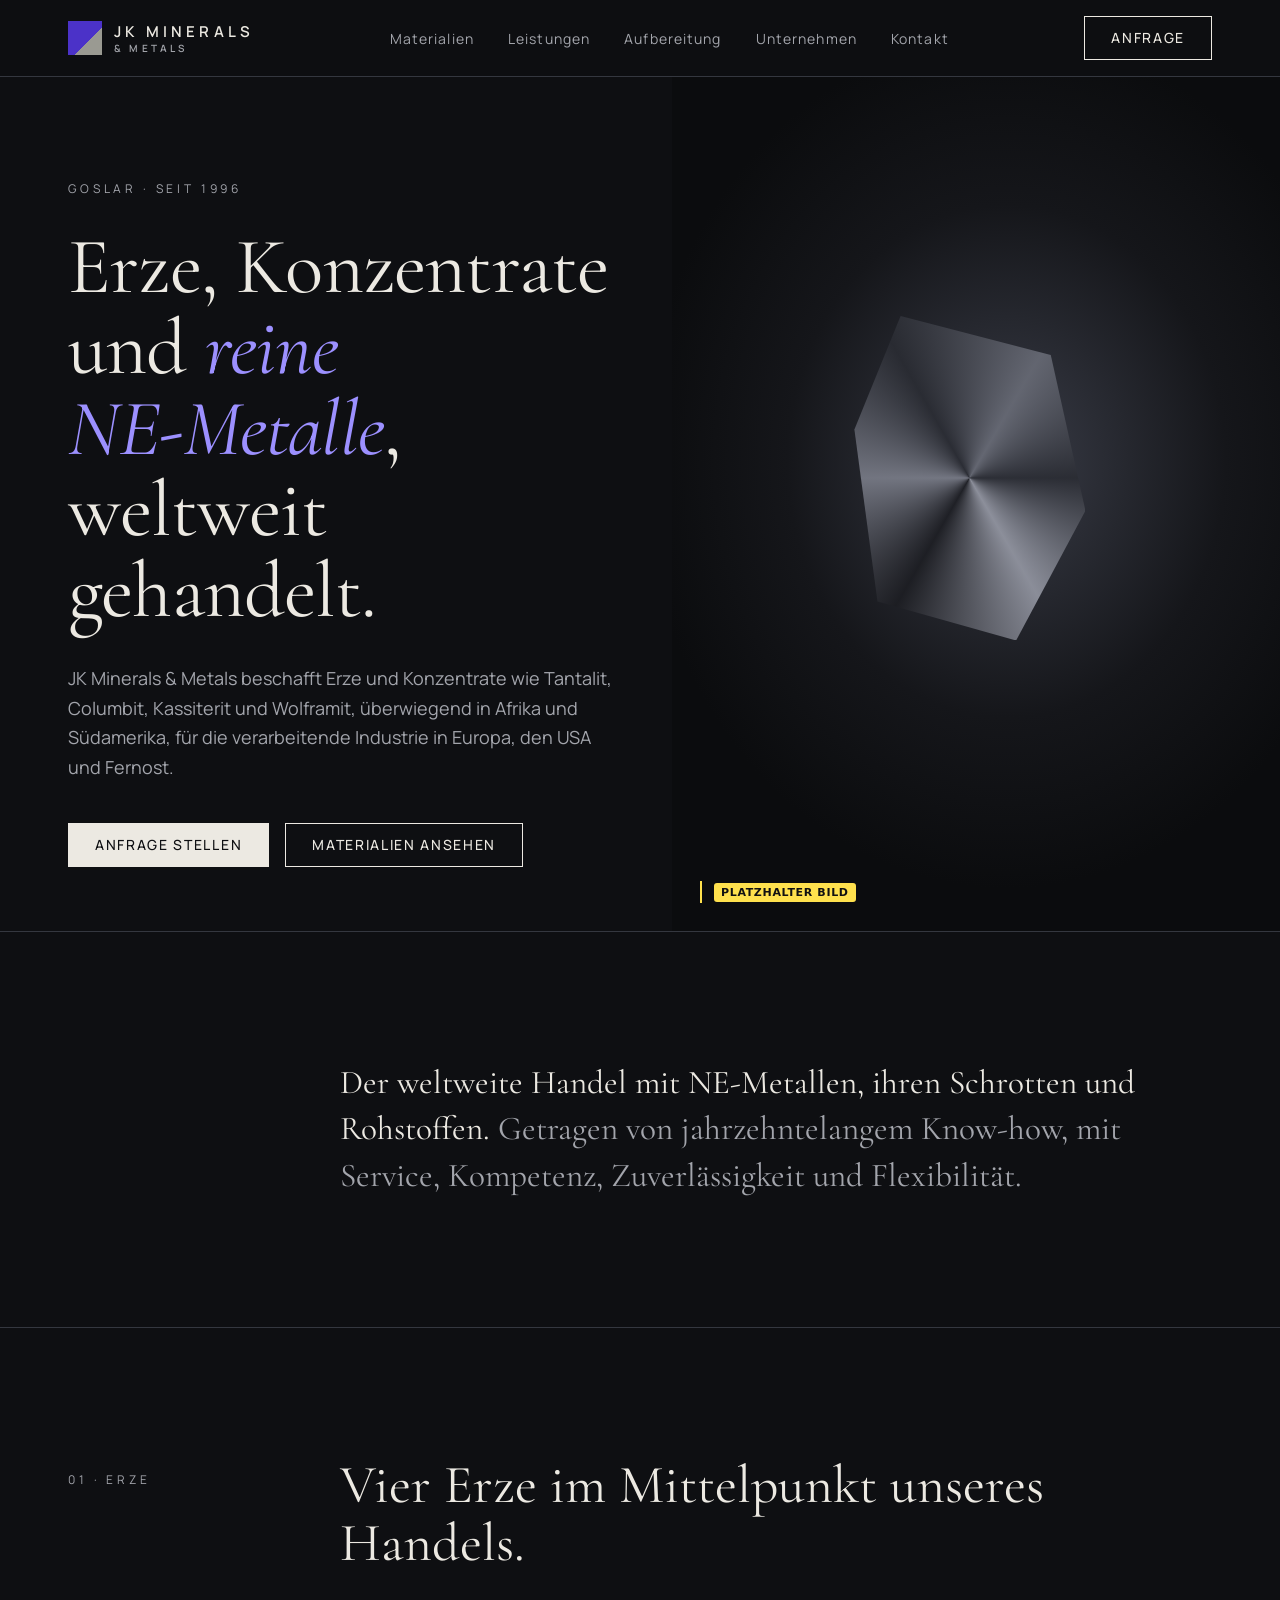
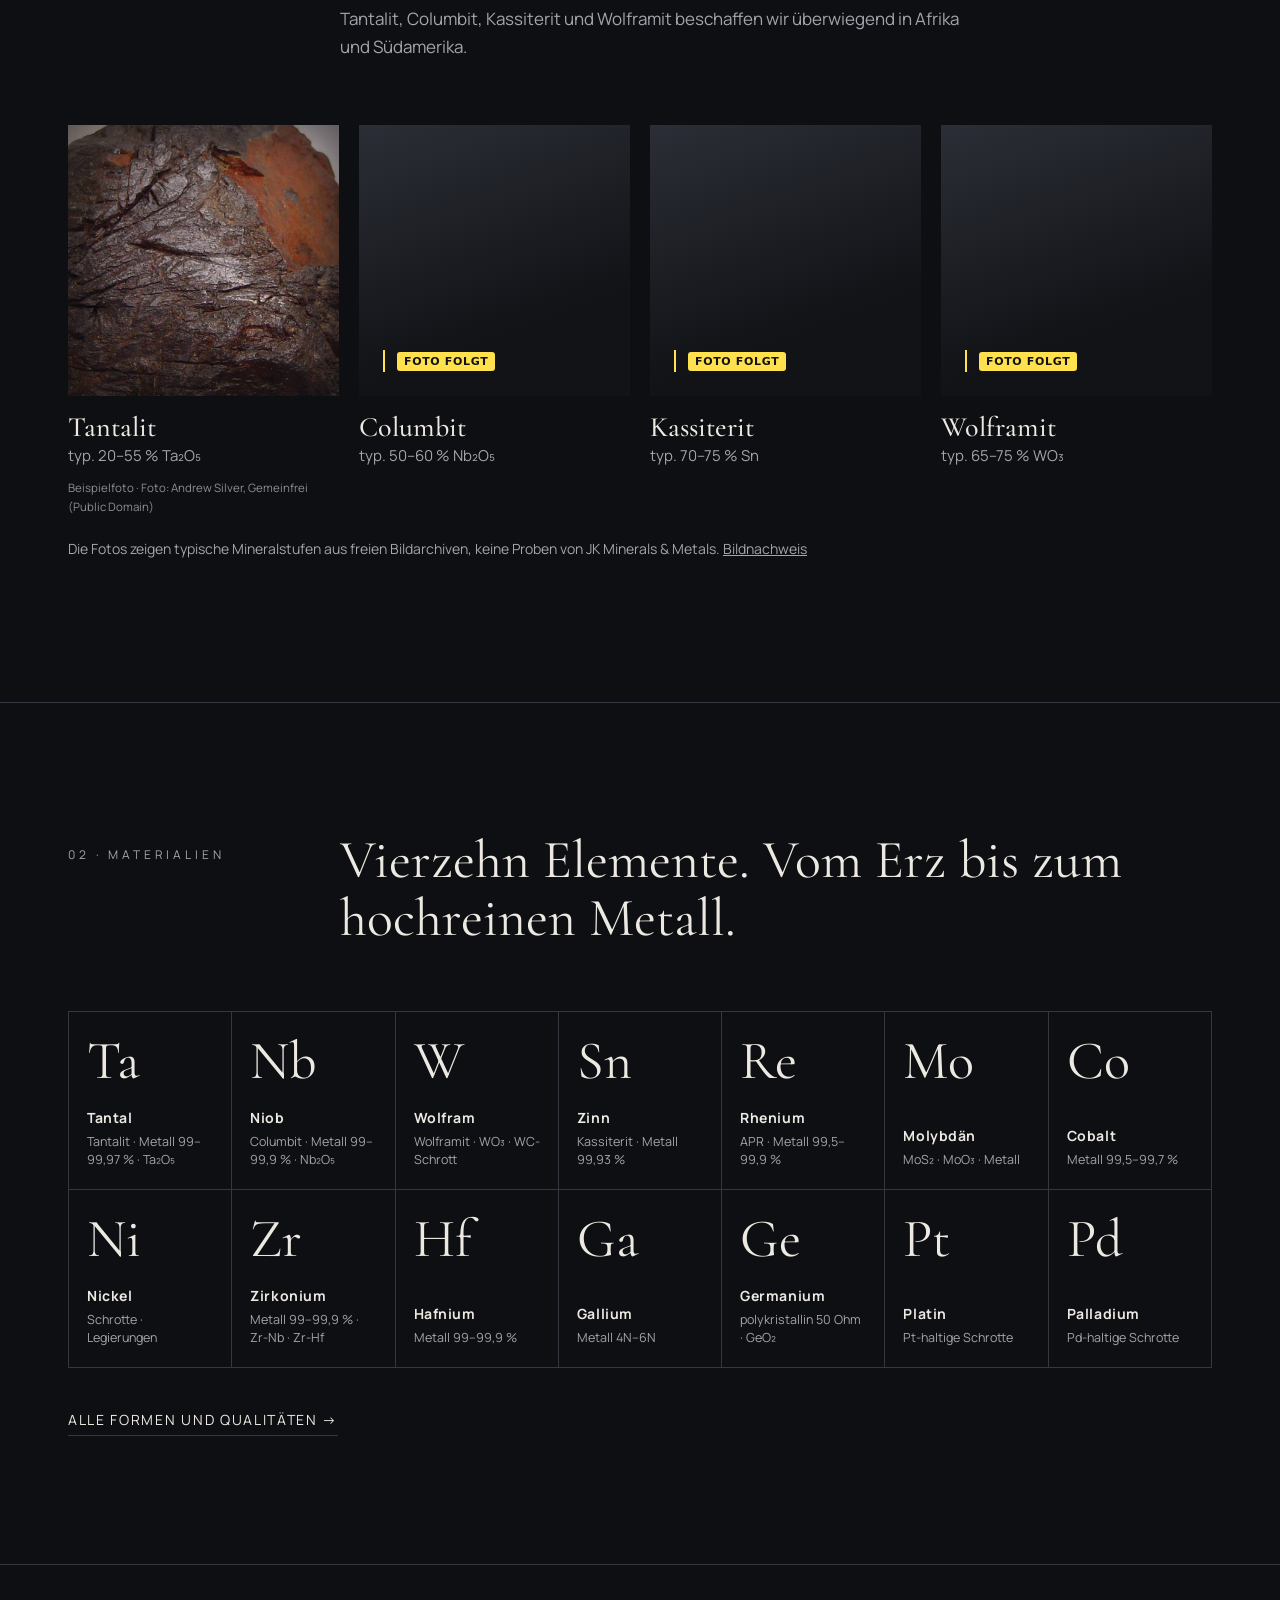
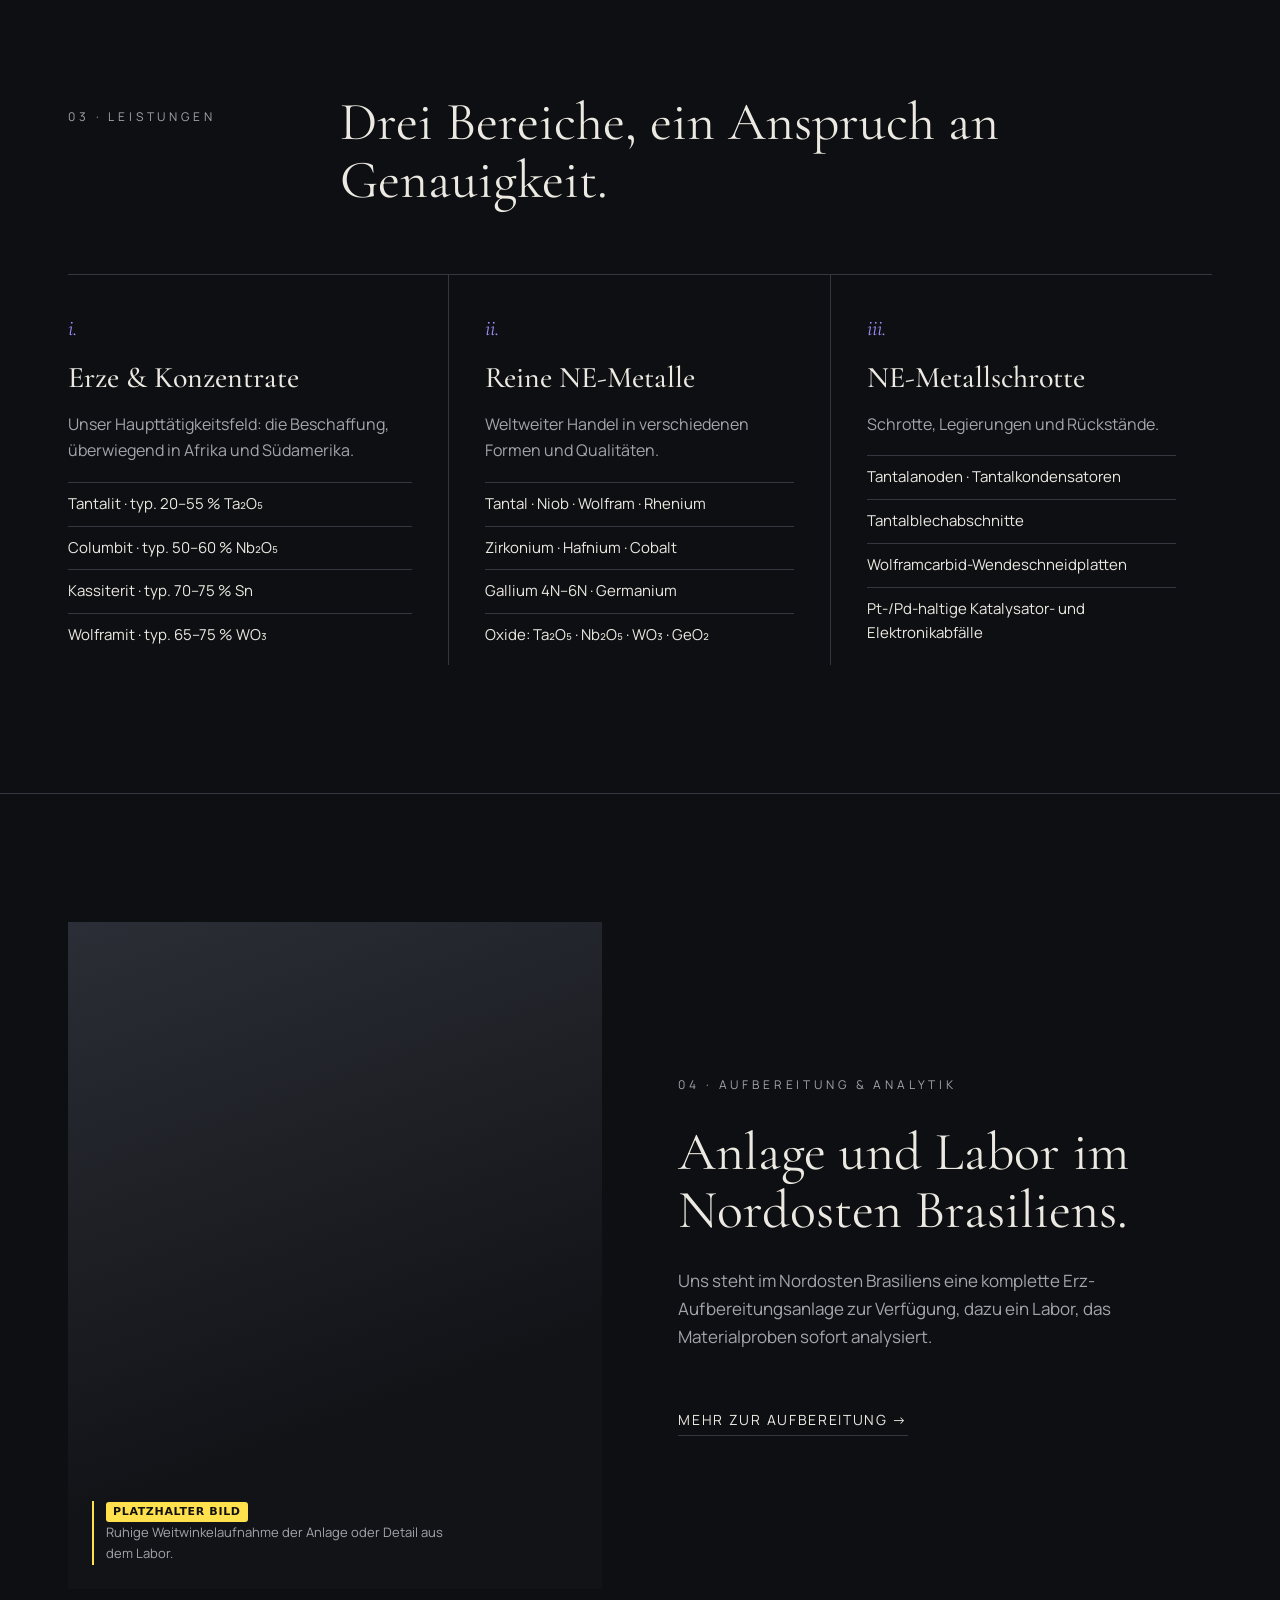
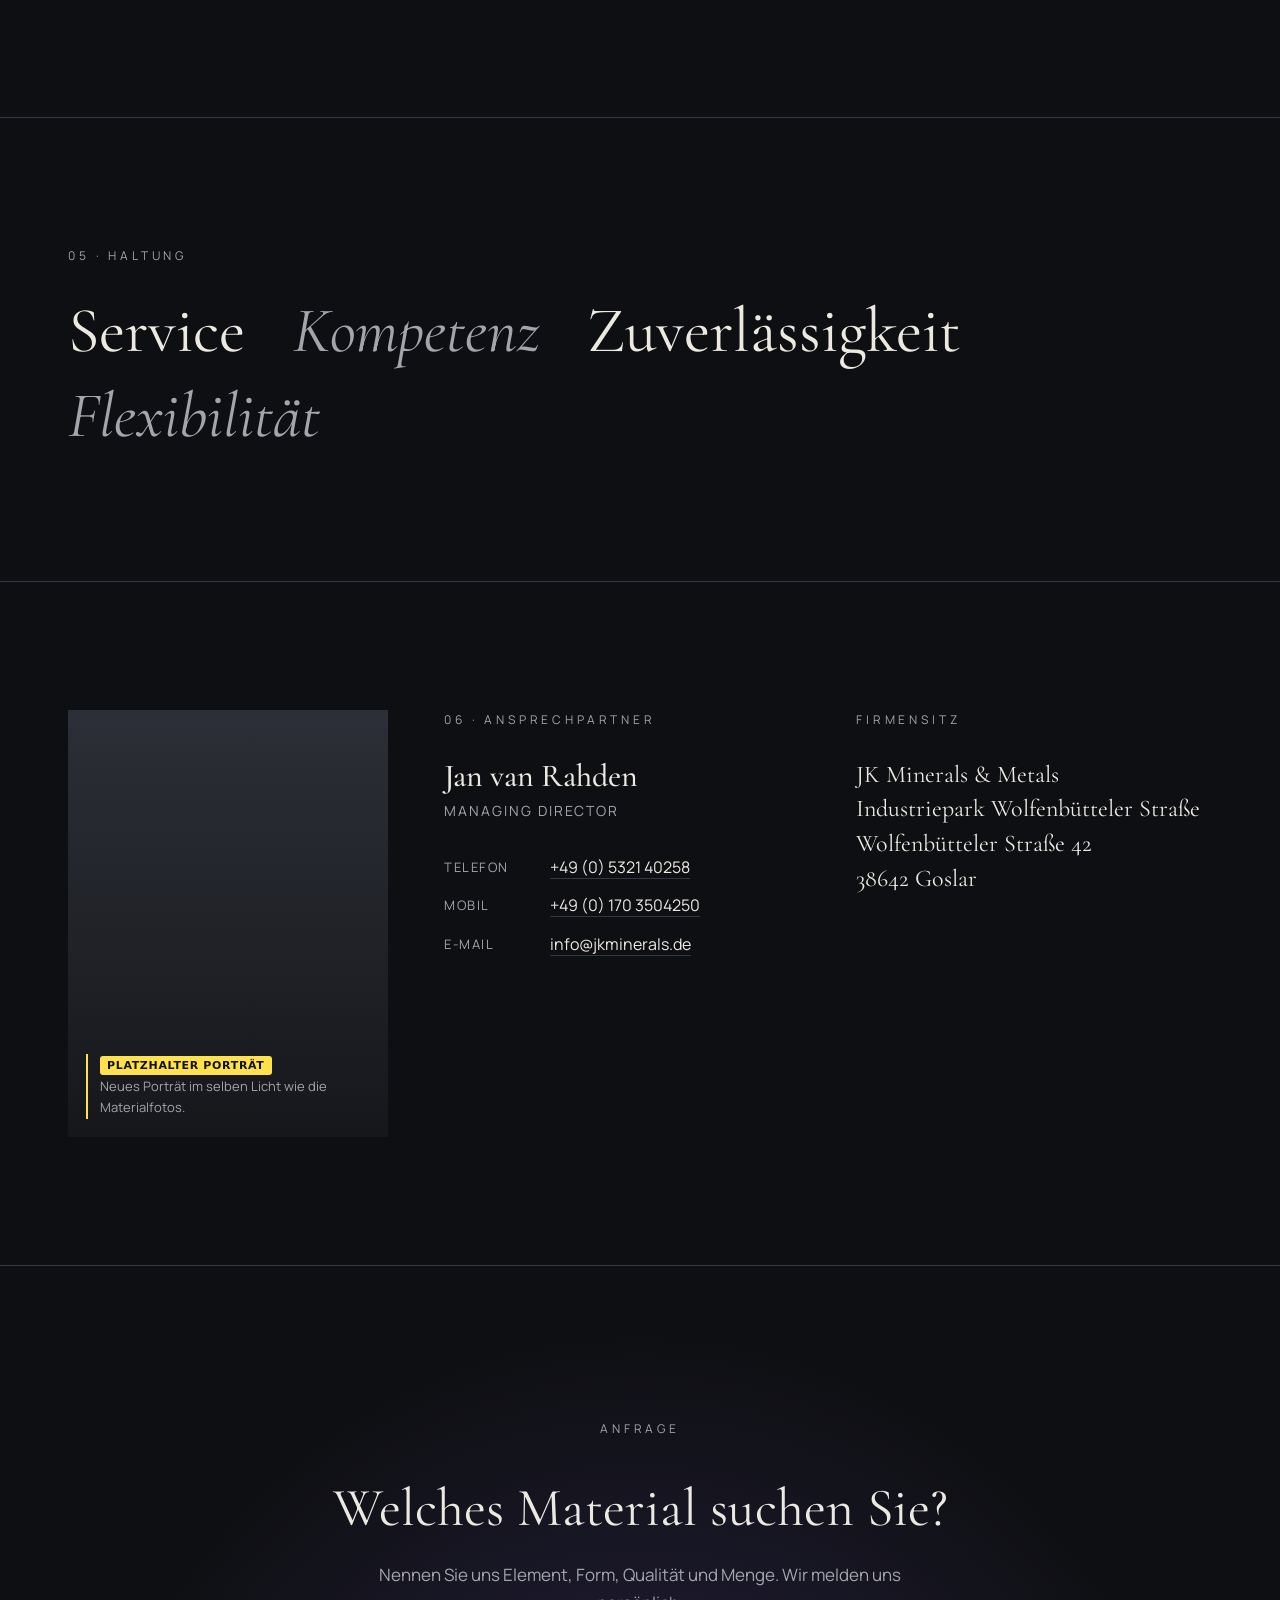
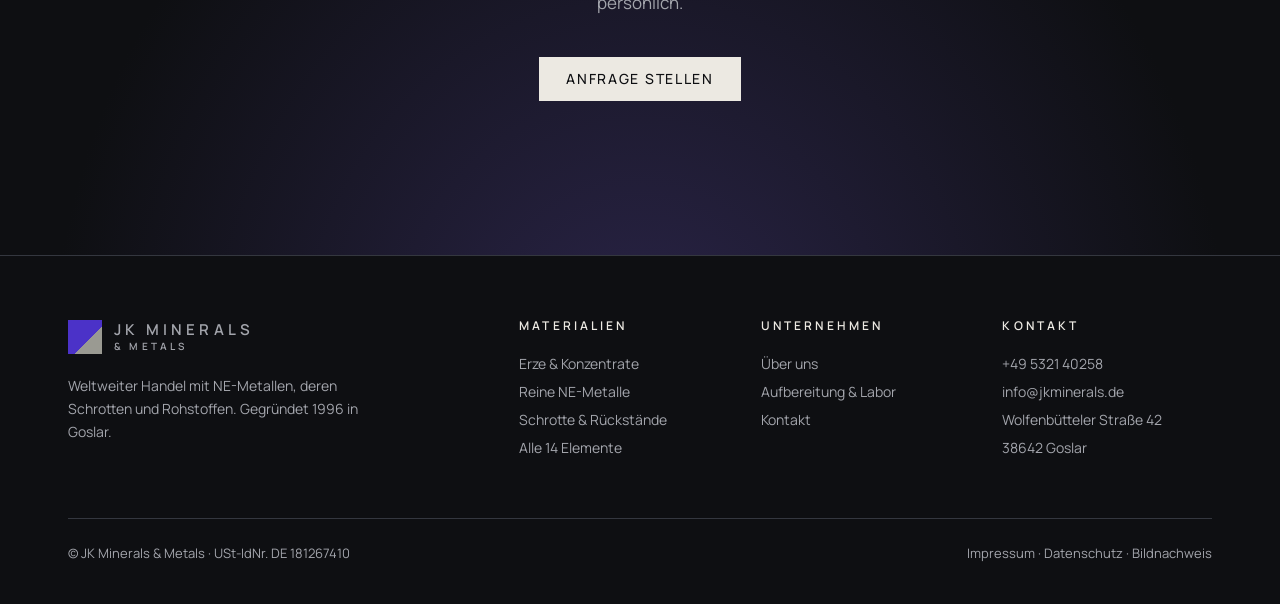
==== commit 2bcf518d: "Einstieg: kleines Tantalit-Foto nicht hochskalieren Der Einstieg zeigt nur große Fotos (Wolframit od" ====
--- a/index.html
+++ b/index.html
@@ -42,8 +42,7 @@
       <p class="lead">JK Minerals &amp; Metals beschafft Erze und Konzentrate wie Tantalit, Columbit, Kassiterit und Wolframit, überwiegend in Afrika und Südamerika, für die verarbeitende Industrie in Europa, den USA und Fernost.</p>
       <div class="cta-row"><a class="btn solid" href="kontakt.html#anfrage">Anfrage stellen</a><a class="btn" href="materialien.html">Materialien ansehen</a></div>
     </div>
-    <figure class="hero-img has-img"><img src="assets/img/erze/tantalit.jpg" alt="Dunkelbraune bis schwarze Tantalit-Erzstufe mit rostroter Oberfläche, Nahaufnahme" width="1200" height="1200" fetchpriority="high">
-      <figcaption>Tantalit · Beispielfoto · Foto: Andrew Silver, Gemeinfrei (Public Domain)</figcaption></figure>
+    <div class="hero-img" role="img" aria-label="Bildfläche für ein Makrofoto einer Erzprobe"><p class="imgnote"><span class="ph-tag">Platzhalter Bild</span></p></div>
   </div>
 
   <section class="statement" aria-label="Kurzprofil">
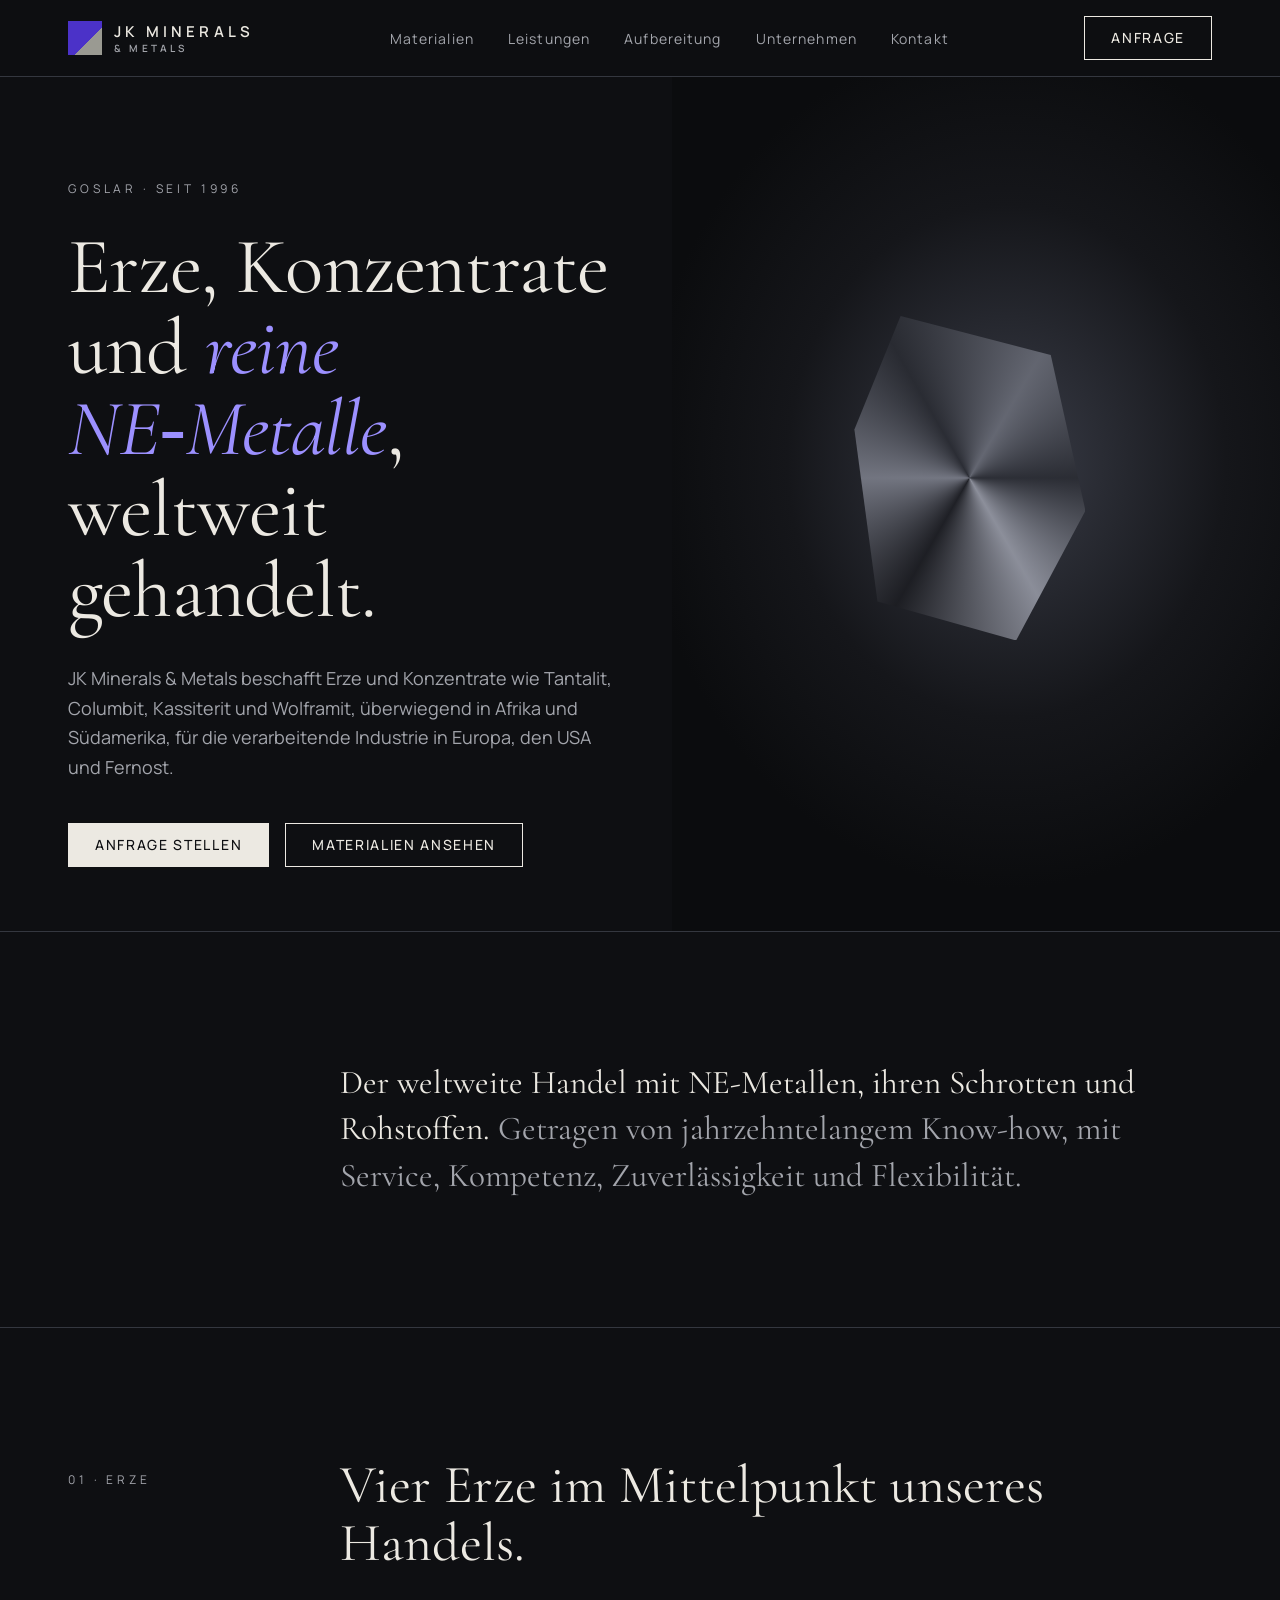
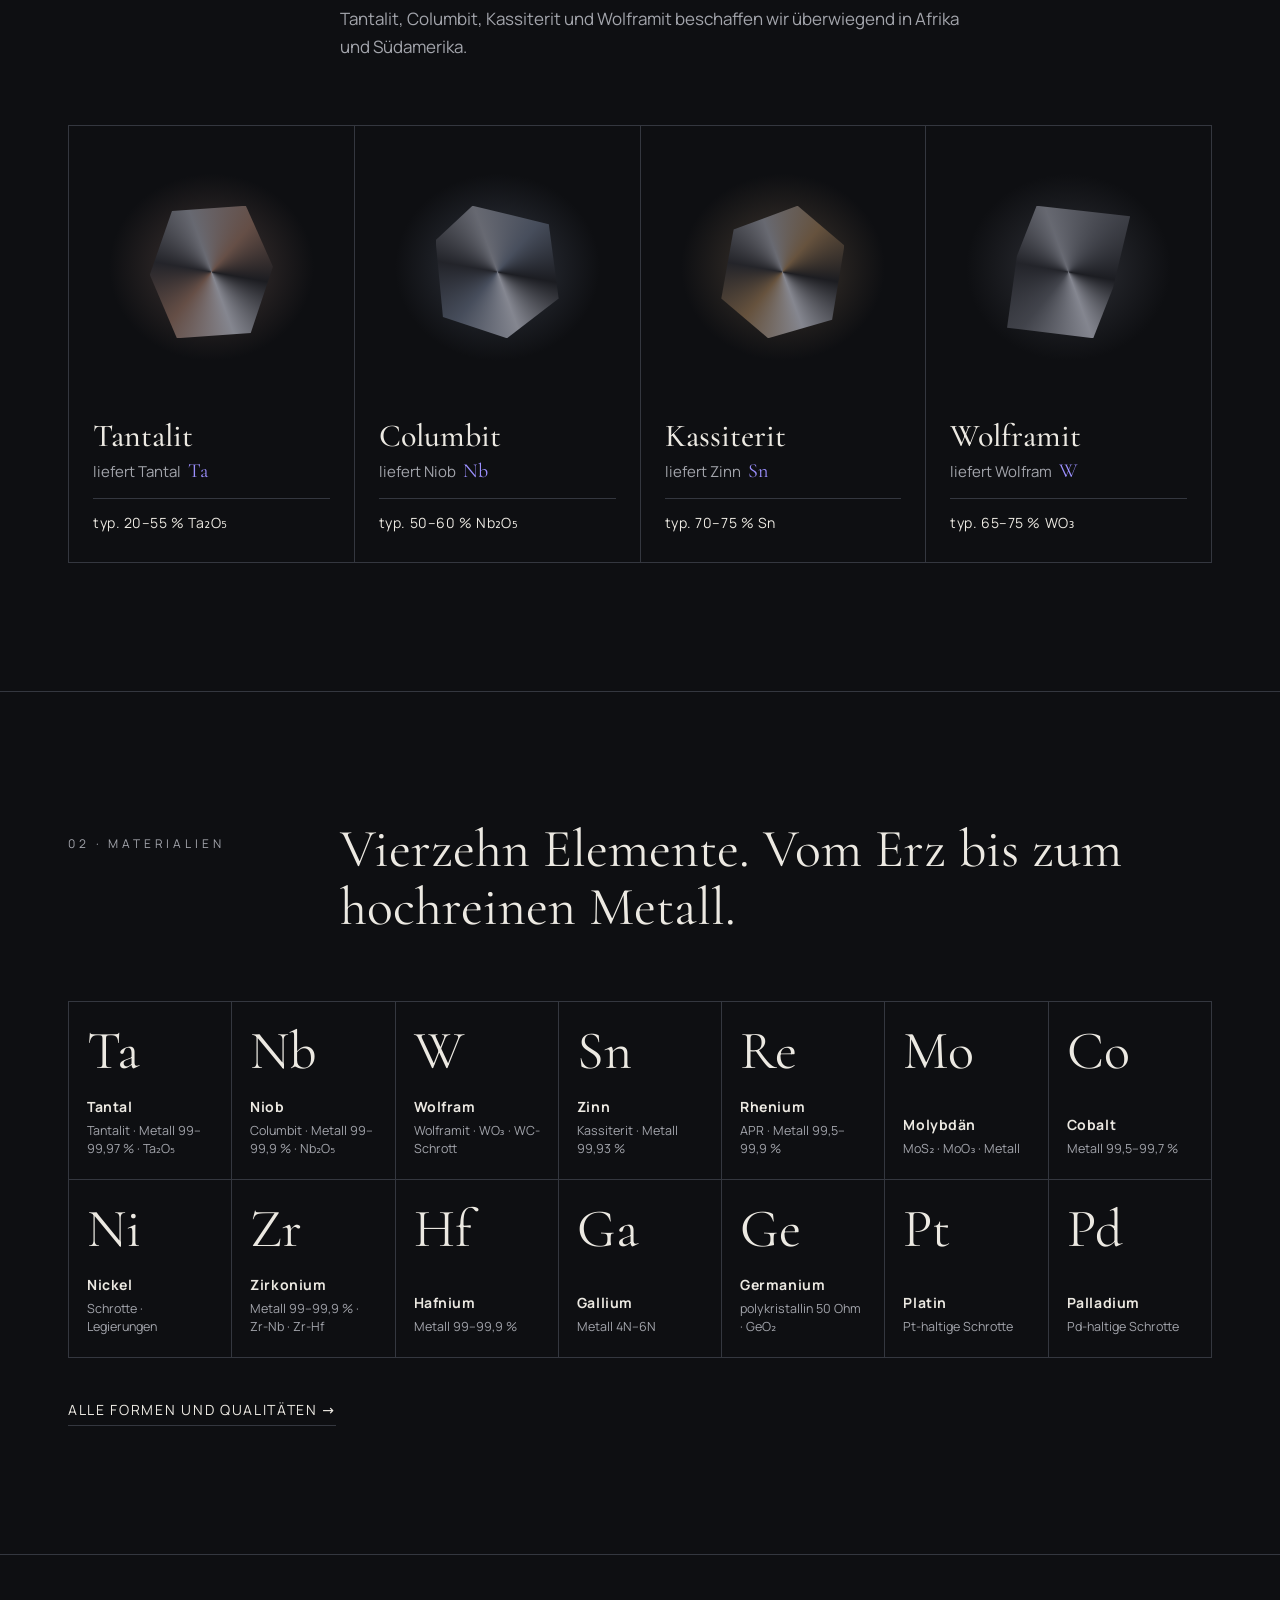
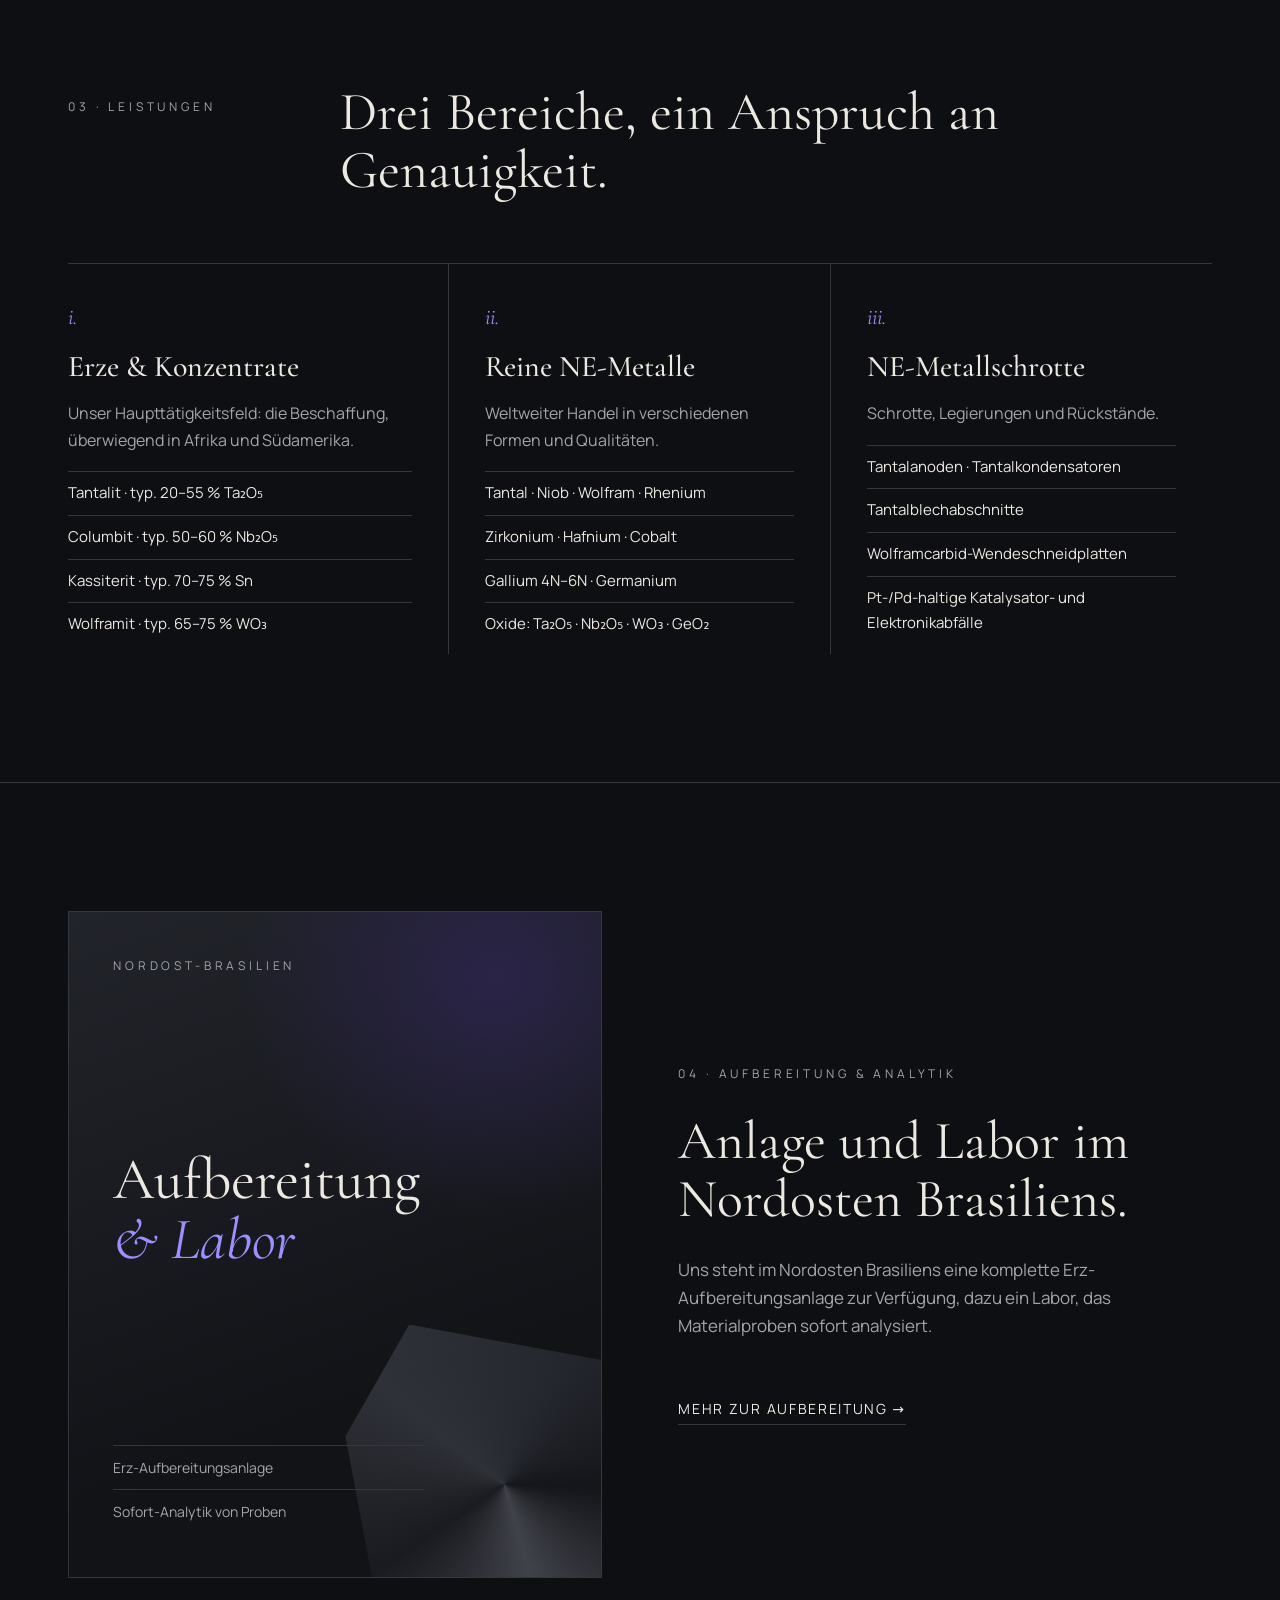
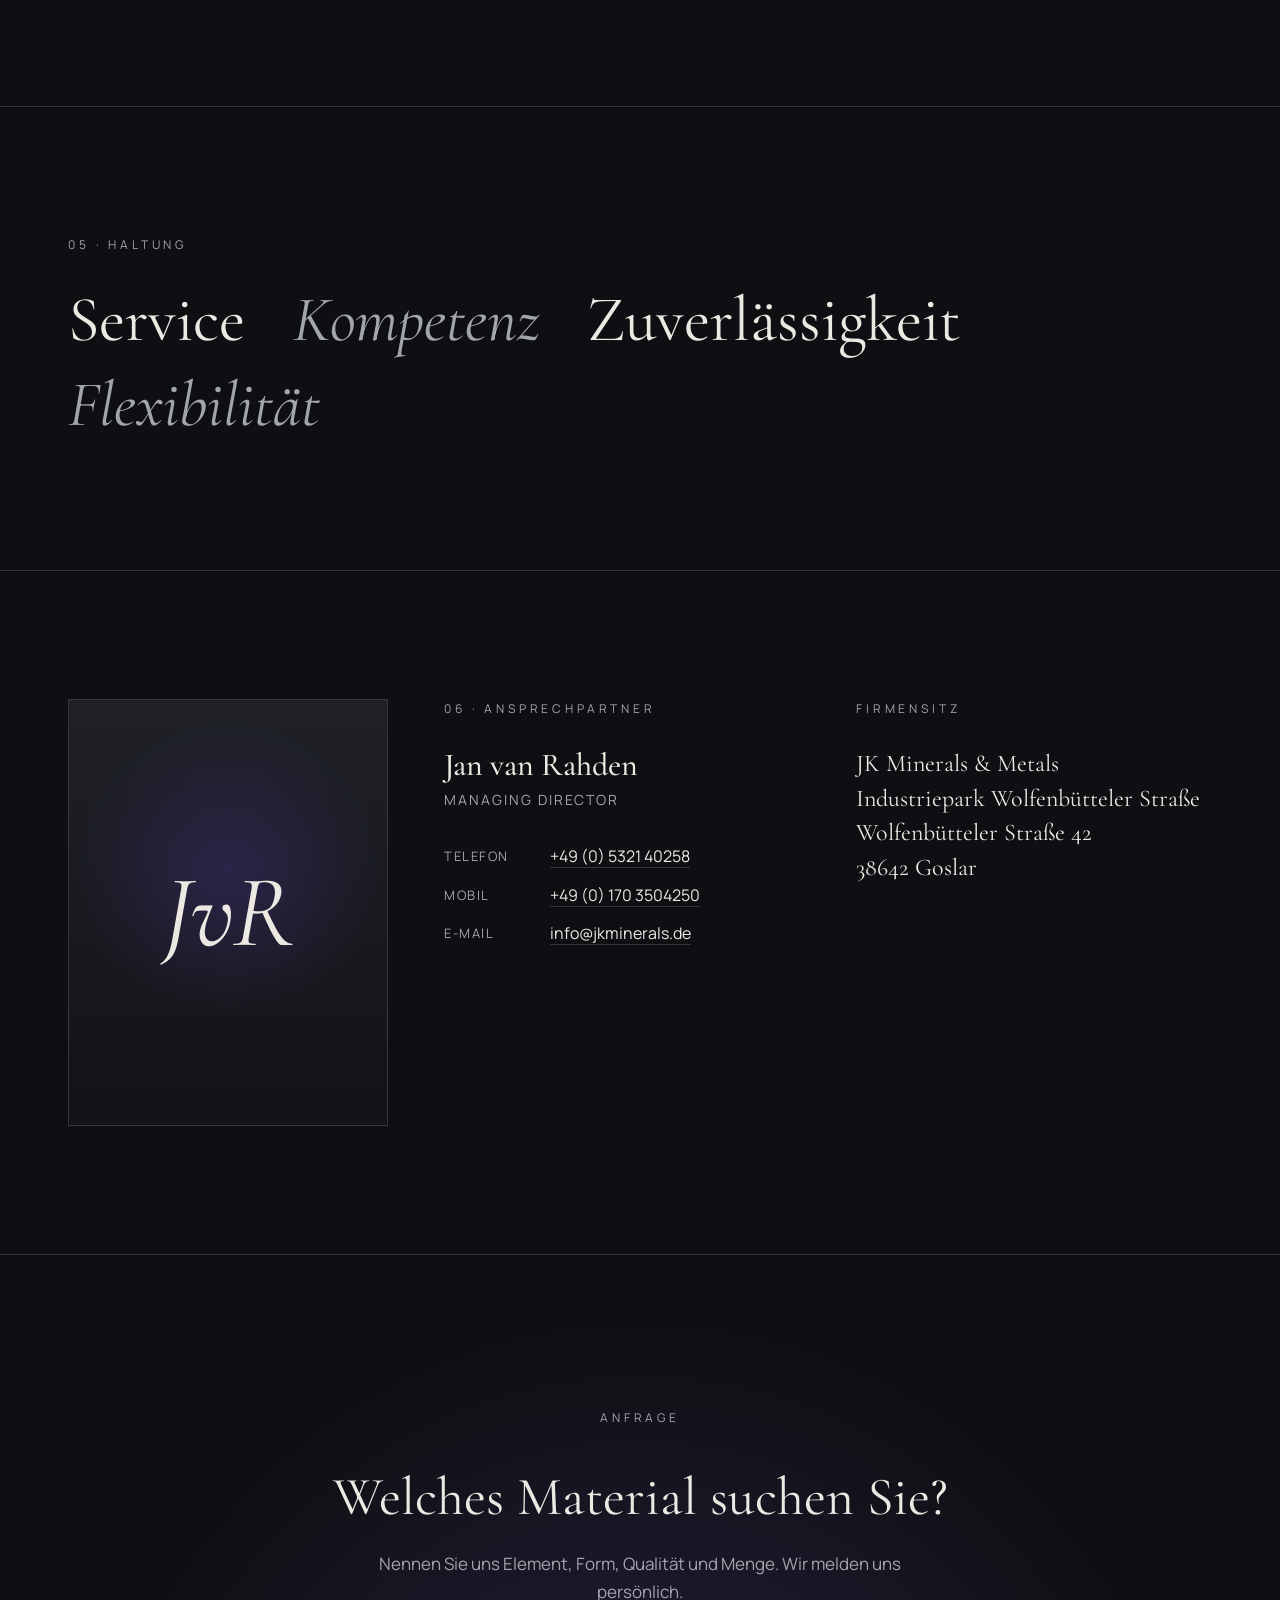
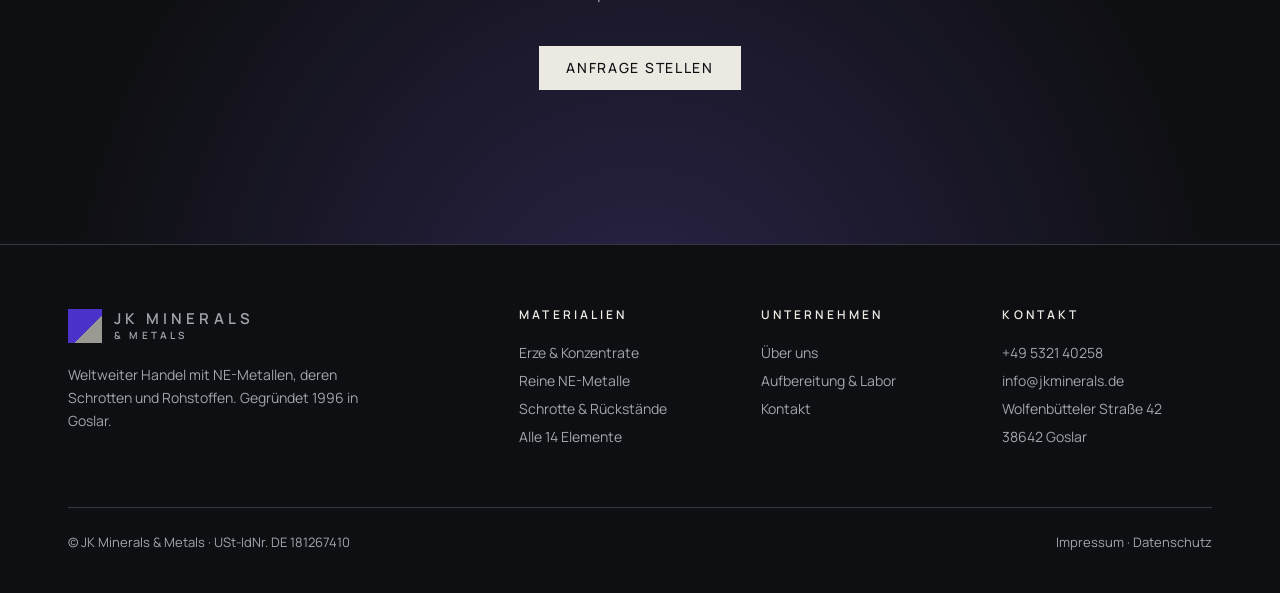
==== commit e287f5f1: "Website fertigstellen ohne Fotos - Bild- und Platzhalterflächen durch CSS-Grafiken ersetzt: Erzstufe" ====
--- a/index.html
+++ b/index.html
@@ -7,9 +7,8 @@
 <meta name="description" content="JK Minerals & Metals, Goslar: weltweiter Handel mit Erzen und Konzentraten, reinen NE-Metallen und NE-Metallschrotten. Gegründet 1996.">
 <meta name="theme-color" content="#0E0F12">
 <link rel="icon" href="data:image/svg+xml,%3Csvg xmlns='http://www.w3.org/2000/svg' viewBox='0 0 32 32'%3E%3Cpath fill='%234B32C8' d='M0 0h32v32H0z'/%3E%3Cpath fill='%239A9A92' d='M19 0h13v32H8z'/%3E%3C/svg%3E">
-<link rel="preconnect" href="https://fonts.googleapis.com">
-<link rel="preconnect" href="https://fonts.gstatic.com" crossorigin>
-<link rel="stylesheet" href="https://fonts.googleapis.com/css2?family=Cormorant+Garamond:ital,wght@0,400;0,500;1,400&family=Manrope:wght@400;500;600;700&display=swap">
+<link rel="preload" href="assets/fonts/cormorant-garamond-latin-400-normal.woff2" as="font" type="font/woff2" crossorigin>
+<link rel="preload" href="assets/fonts/manrope-latin-400-normal.woff2" as="font" type="font/woff2" crossorigin>
 <link rel="stylesheet" href="assets/css/style.css">
 </head>
 <body>
@@ -42,7 +41,7 @@
       <p class="lead">JK Minerals &amp; Metals beschafft Erze und Konzentrate wie Tantalit, Columbit, Kassiterit und Wolframit, überwiegend in Afrika und Südamerika, für die verarbeitende Industrie in Europa, den USA und Fernost.</p>
       <div class="cta-row"><a class="btn solid" href="kontakt.html#anfrage">Anfrage stellen</a><a class="btn" href="materialien.html">Materialien ansehen</a></div>
     </div>
-    <div class="hero-img" role="img" aria-label="Bildfläche für ein Makrofoto einer Erzprobe"><p class="imgnote"><span class="ph-tag">Platzhalter Bild</span></p></div>
+    <div class="hero-img" aria-hidden="true"></div>
   </div>
 
   <section class="statement" aria-label="Kurzprofil">
@@ -55,16 +54,31 @@
     <div class="wrap">
       <div class="sec-h"><span class="num">01 · Erze</span><h2 id="h-ores">Vier Erze im Mittelpunkt unseres Handels.</h2><p>Tantalit, Columbit, Kassiterit und Wolframit beschaffen wir überwiegend in Afrika und Südamerika.</p></div>
       <div class="ores">
-        <figure class="ore"><a href="materialien.html#tantal" class="ore-img"><img src="assets/img/erze/tantalit.jpg" alt="Dunkelbraune bis schwarze Tantalit-Erzstufe mit rostroter Oberfläche, Nahaufnahme" loading="lazy" width="600" height="600"></a>
-          <figcaption><b>Tantalit</b><span>typ. 20–55 % Ta₂O₅</span><small>Beispielfoto · Foto: Andrew Silver, Gemeinfrei (Public Domain)</small></figcaption></figure>
-        <figure class="ore"><div class="img-ph sq" role="img" aria-label="Bildfläche für ein Foto von Columbit"><p class="imgnote"><span class="ph-tag">Foto folgt</span></p></div>
-          <figcaption><b>Columbit</b><span>typ. 50–60 % Nb₂O₅</span></figcaption></figure>
-        <figure class="ore"><div class="img-ph sq" role="img" aria-label="Bildfläche für ein Foto von Kassiterit"><p class="imgnote"><span class="ph-tag">Foto folgt</span></p></div>
-          <figcaption><b>Kassiterit</b><span>typ. 70–75 % Sn</span></figcaption></figure>
-        <figure class="ore"><div class="img-ph sq" role="img" aria-label="Bildfläche für ein Foto von Wolframit"><p class="imgnote"><span class="ph-tag">Foto folgt</span></p></div>
-          <figcaption><b>Wolframit</b><span>typ. 65–75 % WO₃</span></figcaption></figure>
+        <a class="ore" href="materialien.html#tantal" style="--tone:#6a5249">
+          <span class="ore-art" aria-hidden="true"><i></i></span>
+          <span class="ore-name">Tantalit</span>
+          <span class="ore-el">liefert Tantal <b>Ta</b></span>
+          <span class="ore-val">typ. 20–55 % Ta₂O₅</span>
+        </a>
+        <a class="ore" href="materialien.html#niob" style="--tone:#4a5160">
+          <span class="ore-art" aria-hidden="true"><i></i></span>
+          <span class="ore-name">Columbit</span>
+          <span class="ore-el">liefert Niob <b>Nb</b></span>
+          <span class="ore-val">typ. 50–60 % Nb₂O₅</span>
+        </a>
+        <a class="ore" href="materialien.html#zinn" style="--tone:#6b5640">
+          <span class="ore-art" aria-hidden="true"><i></i></span>
+          <span class="ore-name">Kassiterit</span>
+          <span class="ore-el">liefert Zinn <b>Sn</b></span>
+          <span class="ore-val">typ. 70–75 % Sn</span>
+        </a>
+        <a class="ore" href="materialien.html#wolfram" style="--tone:#45474f">
+          <span class="ore-art" aria-hidden="true"><i></i></span>
+          <span class="ore-name">Wolframit</span>
+          <span class="ore-el">liefert Wolfram <b>W</b></span>
+          <span class="ore-val">typ. 65–75 % WO₃</span>
+        </a>
       </div>
-      <p class="el-note">Die Fotos zeigen typische Mineralstufen aus freien Bildarchiven, keine Proben von JK Minerals &amp; Metals. <a href="bildnachweis.html">Bildnachweis</a></p>
     </div>
   </section>
 
@@ -107,7 +121,7 @@
 
   <section aria-labelledby="h-br">
     <div class="wrap split">
-      <div class="img-ph" role="img" aria-label="Bildfläche für ein Foto der Aufbereitungsanlage in Brasilien"><p class="imgnote"><span class="ph-tag">Platzhalter Bild</span><br>Ruhige Weitwinkelaufnahme der Anlage oder Detail aus dem Labor.</p></div>
+      <div class="panel" aria-hidden="true"><span class="panel-k">Nordost-Brasilien</span><span class="panel-big">Aufbereitung<br><em>&amp; Labor</em></span><span class="panel-l"><i>Erz-Aufbereitungsanlage</i><i>Sofort-Analytik von Proben</i></span></div>
       <div>
         <p class="eyebrow">04 · Aufbereitung &amp; Analytik</p>
         <h2 id="h-br">Anlage und Labor im Nordosten Brasiliens.</h2>
@@ -126,7 +140,7 @@
 
   <section aria-labelledby="h-ct">
     <div class="wrap contact">
-      <div class="portrait" role="img" aria-label="Bildfläche für ein Porträt von Jan van Rahden"><p class="imgnote"><span class="ph-tag">Platzhalter Porträt</span><br>Neues Porträt im selben Licht wie die Materialfotos.</p></div>
+      <div class="monogram" aria-hidden="true"><span>JvR</span></div>
       <div>
         <p class="eyebrow">06 · Ansprechpartner</p>
         <h3 id="h-ct">Jan van Rahden</h3>
@@ -161,7 +175,7 @@
       <div><h2>Unternehmen</h2><ul><li><a href="unternehmen.html">Über uns</a></li><li><a href="aufbereitung.html">Aufbereitung &amp; Labor</a></li><li><a href="kontakt.html">Kontakt</a></li></ul></div>
       <div><h2>Kontakt</h2><ul><li><a href="tel:+49532140258">+49 5321 40258</a></li><li><a href="mailto:info@jkminerals.de">info@jkminerals.de</a></li><li>Wolfenbütteler Straße 42<br>38642 Goslar</li></ul></div>
     </div>
-    <div class="legal"><span>© JK Minerals &amp; Metals · USt-IdNr. DE 181267410</span><span><a href="impressum.html">Impressum</a> · <a href="datenschutz.html">Datenschutz</a> · <a href="bildnachweis.html">Bildnachweis</a></span></div>
+    <div class="legal"><span>© JK Minerals &amp; Metals · USt-IdNr. DE 181267410</span><span><a href="impressum.html">Impressum</a> · <a href="datenschutz.html">Datenschutz</a></span></div>
   </div>
 </footer>
 <script src="assets/js/main.js" defer></script>
--- a/assets/css/style.css
+++ b/assets/css/style.css
@@ -1,4 +1,14 @@
 /* JK Minerals & Metals – Designrichtung „Mineralische Premium-Marke“ */
+/* Schriften lokal (SIL Open Font License, siehe assets/fonts) */
+@font-face{font-family:"Cormorant Garamond";font-style:normal;font-weight:400;font-display:swap;src:url(../fonts/cormorant-garamond-latin-400-normal.woff2) format("woff2")}
+@font-face{font-family:"Cormorant Garamond";font-style:italic;font-weight:400;font-display:swap;src:url(../fonts/cormorant-garamond-latin-400-italic.woff2) format("woff2")}
+@font-face{font-family:"Cormorant Garamond";font-style:normal;font-weight:500;font-display:swap;src:url(../fonts/cormorant-garamond-latin-500-normal.woff2) format("woff2")}
+@font-face{font-family:"Cormorant Garamond";font-style:italic;font-weight:500;font-display:swap;src:url(../fonts/cormorant-garamond-latin-500-italic.woff2) format("woff2")}
+@font-face{font-family:Manrope;font-style:normal;font-weight:400;font-display:swap;src:url(../fonts/manrope-latin-400-normal.woff2) format("woff2")}
+@font-face{font-family:Manrope;font-style:normal;font-weight:500;font-display:swap;src:url(../fonts/manrope-latin-500-normal.woff2) format("woff2")}
+@font-face{font-family:Manrope;font-style:normal;font-weight:600;font-display:swap;src:url(../fonts/manrope-latin-600-normal.woff2) format("woff2")}
+@font-face{font-family:Manrope;font-style:normal;font-weight:700;font-display:swap;src:url(../fonts/manrope-latin-700-normal.woff2) format("woff2")}
+
 :root{
   --ink:#0E0F12; --graphit:#17191E; --schiefer:#262931; --linie:#34373F;
   --platin:#ECE9E2; --silber:#A3A5AC; --violett:#9C90FF; --violett-tief:#4B32C8;
@@ -16,11 +26,6 @@
 .skip:focus{left:16px;top:16px;background:#fff;color:#000;padding:8px 12px;z-index:99}
 .sr-only{position:absolute;width:1px;height:1px;overflow:hidden;clip:rect(0 0 0 0);white-space:nowrap}
 .wrap{max-width:1240px;margin:0 auto;padding:0 clamp(16px,4vw,48px)}
-
-/* Markierung fehlender Inhalte – vor dem Livegang entfernen (Klasse .ph-tag suchen) */
-.ph-tag{display:inline-block;background:#FFE14D;color:#111;font:700 11px/1.2 system-ui,sans-serif;letter-spacing:.06em;text-transform:uppercase;padding:3px 7px;border-radius:3px;vertical-align:middle}
-.ph-tag.q{background:#FF8FB8}
-.imgnote{position:relative;font-size:13px;color:var(--silber);max-width:360px;border-left:2px solid #FFE14D;padding-left:12px;margin:0}
 
 /* Header */
 header.site{position:sticky;top:0;z-index:20;background:rgba(14,15,18,.94);backdrop-filter:blur(8px);-webkit-backdrop-filter:blur(8px);border-bottom:1px solid var(--linie)}
@@ -63,35 +68,6 @@
 .hero-img{position:relative;background:radial-gradient(ellipse 60% 50% at 55% 45%,#3a3d48 0,#15161a 60%,#0b0c0e 100%);display:flex;align-items:flex-end;padding:28px;min-height:420px;overflow:hidden}
 .hero-img::before{content:"";position:absolute;left:30%;top:28%;width:38%;height:38%;background:conic-gradient(from 30deg,#6c6f7a,#2a2c33,#9c9fab,#1c1d22,#80838f,#2a2c33,#6c6f7a);clip-path:polygon(20% 0,85% 12%,100% 60%,70% 100%,10% 88%,0 35%);opacity:.85}
 
-.hero-img.has-img{margin:0;padding:0;display:block}
-.hero-img.has-img::before{display:none}
-.hero-img.has-img img{position:absolute;inset:0;width:100%;height:100%;object-fit:cover}
-.hero-img.has-img::after{content:"";position:absolute;inset:0;background:linear-gradient(90deg,var(--ink) 0,rgba(14,15,18,0) 28%),linear-gradient(0deg,rgba(14,15,18,.85) 0,rgba(14,15,18,0) 30%);pointer-events:none}
-.hero-img.has-img figcaption{position:absolute;right:20px;bottom:16px;left:20px;z-index:1;font-size:12px;color:var(--silber);text-align:right}
-.hero-img figcaption a,.ores small a,.mat-img a{color:inherit}
-
-/* Erzfotos */
-.ores{display:grid;grid-template-columns:repeat(4,1fr);gap:20px}
-.ore{margin:0}
-.ore-img{display:block;aspect-ratio:1;overflow:hidden;background:var(--graphit);position:relative}
-.ore-img img{width:100%;height:100%;object-fit:cover;display:block;transition:transform .6s ease}
-.ore-img::after{content:"";position:absolute;inset:0;box-shadow:inset 0 0 60px 10px rgba(14,15,18,.75);pointer-events:none}
-.ore-img:hover img{transform:scale(1.04)}
-.ore figcaption{padding-top:16px;display:flex;flex-direction:column;gap:2px}
-.ore figcaption b{font:500 28px/1.1 var(--serif)}
-.ore figcaption span{color:var(--silber);font-size:15px}
-.ore figcaption small{color:var(--silber);font-size:11.5px;margin-top:8px;opacity:.85}
-.img-ph.sq{aspect-ratio:1}
-.mat-img{margin:0 0 8px;max-width:220px}
-.mat-img img{display:block;width:100%;aspect-ratio:1;object-fit:cover}
-.mat-img figcaption{font-size:11.5px;color:var(--silber);margin-top:6px;line-height:1.4}
-.credits{list-style:none;margin:0;padding:0;display:grid;gap:24px}
-.credit{display:flex;gap:20px;margin:0;align-items:flex-start}
-.credit img{width:120px;height:120px;object-fit:cover;flex:0 0 120px}
-.credit figcaption{color:var(--silber);font-size:15px;line-height:1.6}
-.credit b{color:var(--platin);font:500 24px/1.2 var(--serif)}
-.credit a{color:var(--violett)}
-
 /* Unterseiten: Kopf */
 .page-hero{padding:clamp(64px,9vw,128px) 0 clamp(48px,6vw,80px);border-bottom:1px solid var(--linie);background:radial-gradient(ellipse 50% 80% at 85% 0,#22232b 0,var(--ink) 70%)}
 .page-hero h1{font-size:clamp(42px,5.4vw,80px);max-width:900px}
@@ -138,8 +114,6 @@
 /* Split */
 .split{display:grid;grid-template-columns:1fr 1fr;gap:clamp(32px,6vw,96px);align-items:center}
 .split.top{align-items:start}
-.img-ph{aspect-ratio:4/5;background:linear-gradient(160deg,#2b2e36,#121317 70%);position:relative;display:flex;align-items:flex-end;padding:24px}
-.img-ph.land{aspect-ratio:16/10}
 .split h2{margin-bottom:28px}
 .split p,.prose p,.prose li{color:var(--silber)}
 .prose{max-width:720px}
@@ -163,7 +137,6 @@
 
 /* Kontakt-Block */
 .contact{display:grid;grid-template-columns:320px 1fr 1fr;gap:56px;align-items:start}
-.portrait{aspect-ratio:3/4;background:linear-gradient(180deg,#2c2f37,#16171b);display:flex;align-items:flex-end;padding:18px}
 .contact h3,.person h3{font:500 32px/1.1 var(--serif);margin:0 0 6px}
 .role{color:var(--silber);font-size:14px;letter-spacing:.14em;text-transform:uppercase;margin:0 0 32px}
 dl.kv{margin:0;display:grid;grid-template-columns:90px 1fr;gap:12px 16px;font-size:16px}
@@ -235,10 +208,41 @@
 footer.site a:hover{color:var(--platin)}
 .legal{margin-top:56px;padding-top:24px;border-top:1px solid var(--linie);display:flex;justify-content:space-between;flex-wrap:wrap;gap:12px;font-size:13px}
 
+/* Erzkarten (grafisch, ohne Fotos) */
+.ores{display:grid;grid-template-columns:repeat(4,1fr);border-top:1px solid var(--linie);border-left:1px solid var(--linie)}
+.ore{display:flex;flex-direction:column;text-decoration:none;padding:28px 24px 28px;border-right:1px solid var(--linie);border-bottom:1px solid var(--linie);transition:background .25s}
+.ore:hover{background:var(--graphit)}
+.ore-art{position:relative;aspect-ratio:1;margin-bottom:28px;background:radial-gradient(ellipse 60% 55% at 50% 48%,color-mix(in srgb,var(--tone) 55%,#1a1b20) 0,var(--ink) 72%);overflow:hidden}
+.ore-art i{position:absolute;left:24%;top:22%;width:52%;height:56%;background:conic-gradient(from 40deg,var(--tone),#1b1c21,#8d8f99,var(--tone),#23242a,#6d6f78,var(--tone));clip-path:polygon(18% 4%,78% 0,100% 46%,82% 96%,22% 100%,0 52%);transition:transform .6s ease;opacity:.92}
+.ore:nth-child(2) .ore-art i{clip-path:polygon(30% 0,92% 14%,100% 70%,58% 100%,6% 84%,0 26%)}
+.ore:nth-child(3) .ore-art i{clip-path:polygon(10% 18%,62% 0,100% 30%,90% 86%,38% 100%,0 70%)}
+.ore:nth-child(4) .ore-art i{clip-path:polygon(24% 0,100% 8%,86% 62%,70% 100%,0 92%,8% 38%)}
+.ore:hover .ore-art i{transform:rotate(-4deg) scale(1.04)}
+.ore-name{font:500 32px/1.1 var(--serif)}
+.ore-el{color:var(--silber);font-size:15px;margin-top:6px}
+.ore-el b{font:400 20px/1 var(--serif);color:var(--violett);margin-left:4px}
+.ore-val{font-size:14px;letter-spacing:.04em;margin-top:14px;padding-top:12px;border-top:1px solid var(--linie)}
+
+/* Info-Panel statt Foto */
+.panel{position:relative;aspect-ratio:4/5;padding:clamp(24px,4vw,44px);display:flex;flex-direction:column;justify-content:space-between;background:radial-gradient(ellipse 80% 60% at 80% 10%,#2a2448 0,transparent 60%),linear-gradient(160deg,#22242b,#121317 70%);border:1px solid var(--linie);overflow:hidden}
+.panel::after{content:"";position:absolute;right:-12%;bottom:-10%;width:60%;aspect-ratio:1;background:conic-gradient(from 20deg,#3a3d48,#17181d,#6f727d,#22232a,#4c4f59,#3a3d48);clip-path:polygon(20% 0,85% 12%,100% 60%,70% 100%,10% 88%,0 35%);opacity:.5}
+.panel-k{font-size:12px;letter-spacing:.32em;text-transform:uppercase;color:var(--silber);position:relative;z-index:1}
+.panel-big{font:400 clamp(40px,4.6vw,68px)/1.02 var(--serif);position:relative;z-index:1}
+.panel-big em{color:var(--violett)}
+.panel-l{display:flex;flex-direction:column;gap:0;position:relative;z-index:1;max-width:70%}
+.panel-l i{font-style:normal;font-size:14px;color:var(--silber);padding:10px 0;border-top:1px solid var(--linie)}
+
+/* Monogramm statt Porträt */
+.monogram{aspect-ratio:3/4;display:grid;place-items:center;background:radial-gradient(ellipse 70% 50% at 50% 40%,#2a2448 0,transparent 70%),linear-gradient(180deg,#1f2127,#121317);border:1px solid var(--linie)}
+.monogram span{font:italic 400 clamp(72px,8vw,112px)/1 var(--serif);color:var(--platin);letter-spacing:-.02em}
+
+@media (max-width:1080px){.ores{grid-template-columns:1fr 1fr}}
+@media (max-width:900px){.monogram{max-width:280px;aspect-ratio:1}.panel{aspect-ratio:auto;min-height:360px}}
+@media (max-width:520px){.ore{padding:20px 14px}.ore-name{font-size:24px}.ore-el{font-size:13.5px}.ore-val{font-size:12.5px}.ore-art{margin-bottom:18px}.panel-l{max-width:100%}}
+
 @media (max-width:1080px){
   nav.desk ul{gap:22px}
   .elements{grid-template-columns:repeat(4,1fr)}
-  .ores{grid-template-columns:1fr 1fr;gap:32px 20px}
   .contact{grid-template-columns:260px 1fr}
   .contact > div:last-child{grid-column:1/-1}
   .mat{grid-template-columns:140px 1fr}
@@ -268,7 +272,6 @@
   .svc article,.svc article+article{padding:32px 0 24px;border-right:0;border-bottom:1px solid var(--linie)}
   .split{grid-template-columns:1fr}
   .contact{grid-template-columns:1fr}
-  .portrait{max-width:280px}
   .ft{grid-template-columns:1fr 1fr}
   .mat{grid-template-columns:1fr;gap:20px;padding:40px 0}
   .mat .side{grid-column:1}
@@ -278,10 +281,6 @@
 }
 @media (max-width:520px){
   .facts{grid-template-columns:1fr}
-  .ores{gap:28px 14px}
-  .ore figcaption b{font-size:22px}
-  .ore figcaption span{font-size:13.5px}
-  .credit{flex-direction:column}
   .facts div,.facts div+div{padding:24px 0;border-right:0}
   .spec th{width:auto;display:block;padding-bottom:0;border-top:1px solid var(--linie)}
   .spec td{display:block;border-top:0;padding-top:4px}
